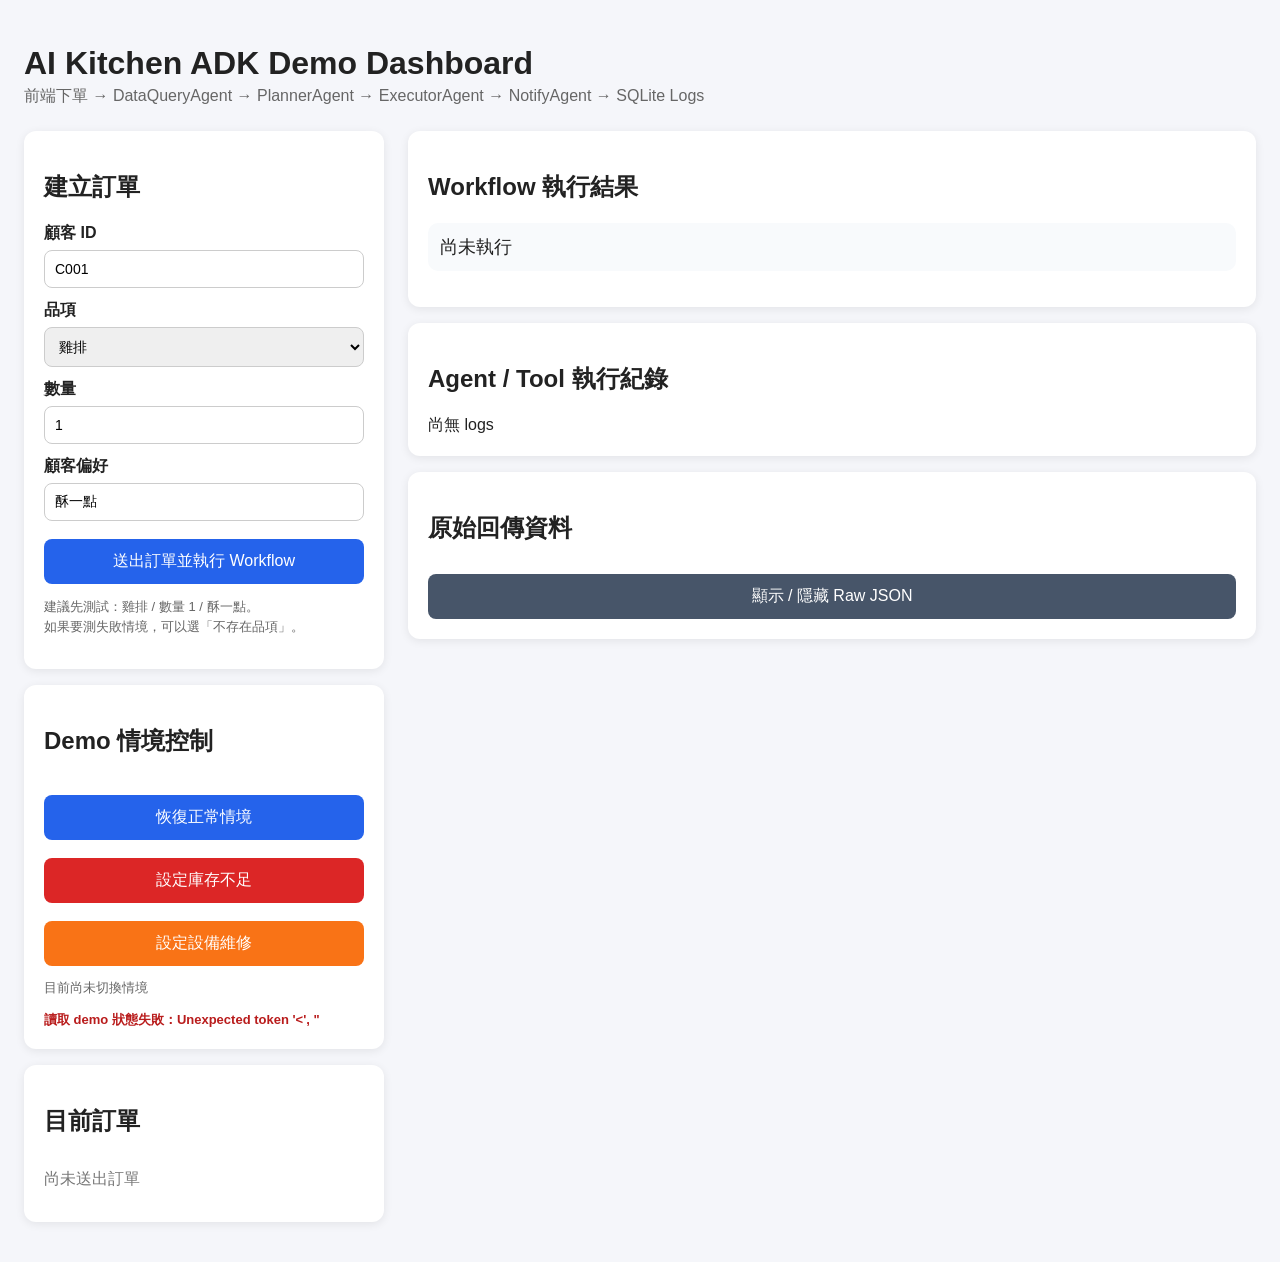
==== static/index.html @ 4a71a285 "Initial commit" ====
<!DOCTYPE html>
<html lang="zh-Hant">
<head>
  <meta charset="UTF-8" />
  <title>AI Kitchen ADK Demo Dashboard</title>
  <style>
    body {
      font-family: Arial, "Microsoft JhengHei", sans-serif;
      background: #f5f6fa;
      margin: 0;
      padding: 24px;
      color: #222;
    }

    h1 {
      margin-bottom: 4px;
    }

    .subtitle {
      color: #666;
      margin-bottom: 24px;
    }

    .container {
      display: grid;
      grid-template-columns: 360px 1fr;
      gap: 24px;
      align-items: start;
    }

    .card {
      background: white;
      border-radius: 12px;
      padding: 20px;
      box-shadow: 0 2px 10px rgba(0, 0, 0, 0.08);
      margin-bottom: 16px;
    }

    label {
      display: block;
      margin-top: 12px;
      font-weight: bold;
    }

    input, select {
      width: 100%;
      padding: 10px;
      margin-top: 6px;
      border: 1px solid #ccc;
      border-radius: 8px;
      box-sizing: border-box;
      font-size: 14px;
    }

    button {
      width: 100%;
      margin-top: 18px;
      padding: 12px;
      border: none;
      border-radius: 8px;
      background: #2563eb;
      color: white;
      font-size: 16px;
      cursor: pointer;
    }

    button:hover {
      background: #1d4ed8;
    }

    button:disabled {
      background: #999;
      cursor: not-allowed;
    }

    .status-success {
      color: #15803d;
      font-weight: bold;
    }

    .status-failed {
      color: #b91c1c;
      font-weight: bold;
    }

    .status-pending {
      color: #92400e;
      font-weight: bold;
    }

    .flow {
      display: flex;
      flex-direction: column;
      gap: 12px;
    }

    .agent-box {
      border: 1px solid #ddd;
      border-left: 6px solid #999;
      border-radius: 10px;
      padding: 14px;
      background: #fafafa;
    }

    .agent-box.success {
      border-left-color: #22c55e;
      background: #f0fdf4;
    }

    .agent-box.failed {
      border-left-color: #ef4444;
      background: #fef2f2;
    }

    .agent-title {
      font-size: 17px;
      font-weight: bold;
      margin-bottom: 8px;
    }

    .agent-detail {
      margin: 4px 0;
      color: #444;
      line-height: 1.5;
    }

    .task-list {
      margin-top: 8px;
      padding-left: 18px;
    }

    .task-list li {
      margin-bottom: 6px;
    }

    .log-table {
      width: 100%;
      border-collapse: collapse;
      margin-top: 12px;
      font-size: 14px;
    }

    .log-table th,
    .log-table td {
      border-bottom: 1px solid #ddd;
      padding: 8px;
      text-align: left;
      vertical-align: top;
    }

    .log-table th {
      background: #f1f5f9;
    }

    .loading {
      padding: 16px;
      background: #fff7ed;
      border: 1px solid #fed7aa;
      border-radius: 10px;
      color: #9a3412;
      margin-bottom: 16px;
    }

    .empty {
      color: #777;
      padding: 12px 0;
    }

    .summary {
      font-size: 18px;
      padding: 12px;
      border-radius: 10px;
      background: #f8fafc;
      margin-bottom: 16px;
    }

    .small-text {
      color: #666;
      font-size: 13px;
      line-height: 1.5;
    }

    .raw-toggle {
      background: #475569;
      margin-top: 10px;
    }

    pre {
      white-space: pre-wrap;
      word-wrap: break-word;
      background: #0f172a;
      color: #e2e8f0;
      padding: 14px;
      border-radius: 10px;
      overflow-x: auto;
      font-size: 13px;
    }
  </style>
</head>

<body>
  <h1>AI Kitchen ADK Demo Dashboard</h1>
  <div class="subtitle">
    前端下單 → DataQueryAgent → PlannerAgent → ExecutorAgent → NotifyAgent → SQLite Logs
  </div>

  <div class="container">
    <div>
      <div class="card">
        <h2>建立訂單</h2>

        <label>顧客 ID</label>
        <input id="customerId" value="C001" />

        <label>品項</label>
        <select id="itemName">
          <option value="雞排">雞排</option>
          <option value="薯條">薯條</option>
          <option value="不存在品項">不存在品項</option>
        </select>

        <label>數量</label>
        <input id="quantity" type="number" value="1" min="1" />

        <label>顧客偏好</label>
        <input id="preference" value="酥一點" />

        <button id="submitBtn" onclick="submitOrder()">送出訂單並執行 Workflow</button>

        <p class="small-text">
          建議先測試：雞排 / 數量 1 / 酥一點。<br />
          如果要測失敗情境，可以選「不存在品項」。
        </p>
      </div>
      <div class="card">
        <h2>Demo 情境控制</h2>
      
        <button onclick="setScenario('/demo/reset')">
          恢復正常情境
        </button>
      
        <button onclick="setScenario('/demo/set-inventory-low')" style="background:#dc2626;">
          設定庫存不足
        </button>
      
        <button onclick="setScenario('/demo/set-equipment-down')" style="background:#f97316;">
          設定設備維修
        </button>
      
        <div id="scenarioMessage" class="small-text" style="margin-top:12px;">
          目前尚未切換情境
        </div>
      
        <div id="demoStatus" class="small-text" style="margin-top:12px;">
          尚未讀取狀態
        </div>
      </div>

      <div class="card">
        <h2>目前訂單</h2>
        <div id="orderInfo" class="empty">尚未送出訂單</div>
      </div>
    </div>

    <div>
      <div id="loadingBox" class="loading" style="display:none;">
        Workflow 執行中，正在呼叫 ADK Agents 與 Tools...
      </div>

      <div class="card">
        <h2>Workflow 執行結果</h2>
        <div id="summary" class="summary">尚未執行</div>
        <div id="workflowResult" class="flow"></div>
      </div>

      <div class="card">
        <h2>Agent / Tool 執行紀錄</h2>
        <div id="logs">尚無 logs</div>
      </div>

      <div class="card">
        <h2>原始回傳資料</h2>
        <button class="raw-toggle" onclick="toggleRaw()">顯示 / 隱藏 Raw JSON</button>
        <pre id="rawJson" style="display:none;"></pre>
      </div>
    </div>
  </div>

  <script>
    let lastRawData = null;
    async function setScenario(apiPath) {
    const scenarioMessage = document.getElementById("scenarioMessage");

    try {
        scenarioMessage.innerHTML = `<span class="status-pending">正在切換情境...</span>`;

        const res = await fetch(apiPath, {
        method: "POST"
        });

        const data = await res.json();

        if (data.success) {
        scenarioMessage.innerHTML =
            `<span class="status-success">${data.message}</span>`;
        } else {
        scenarioMessage.innerHTML =
            `<span class="status-failed">情境切換失敗</span>`;
        }

        await loadDemoStatus();
    } catch (err) {
        scenarioMessage.innerHTML =
        `<span class="status-failed">情境切換錯誤：${err.message}</span>`;
    }
    }


    async function loadDemoStatus() {
    const demoStatus = document.getElementById("demoStatus");

    try {
        const res = await fetch("/demo/status");
        const data = await res.json();

        const inventory = data.inventory || [];
        const equipment = data.equipment || [];

        const inventoryHtml = inventory.map(item => {
        return `${item.item_name}：${item.stock_qty} ${item.unit}`;
        }).join("<br>");

        const equipmentHtml = equipment.map(eq => {
        const statusClassName = eq.status === "available"
            ? "status-success"
            : "status-failed";

        return `${eq.equipment_name}：<span class="${statusClassName}">${eq.status}</span>`;
        }).join("<br>");

        demoStatus.innerHTML = `
        <div style="margin-top:8px;">
            <strong>目前庫存</strong><br>
            ${inventoryHtml}
        </div>
        <div style="margin-top:8px;">
            <strong>目前設備</strong><br>
            ${equipmentHtml}
        </div>
        `;
    } catch (err) {
        demoStatus.innerHTML =
        `<span class="status-failed">讀取 demo 狀態失敗：${err.message}</span>`;
    }
    }
    function statusText(success) {
      return success ? "成功" : "失敗";
    }

    function statusClass(success) {
      return success ? "status-success" : "status-failed";
    }

    function agentBox(title, success, detailsHtml) {
      const cls = success ? "success" : "failed";
      const status = success
        ? `<span class="status-success">成功</span>`
        : `<span class="status-failed">失敗</span>`;

      return `
        <div class="agent-box ${cls}">
          <div class="agent-title">${title}：${status}</div>
          ${detailsHtml}
        </div>
      `;
    }

    function renderWorkflow(data) {
      const resultDiv = document.getElementById("workflowResult");
      const summaryDiv = document.getElementById("summary");

      if (!data) {
        resultDiv.innerHTML = "";
        summaryDiv.innerText = "尚未執行";
        return;
      }

      const success = data.success === true;

      summaryDiv.innerHTML = success
        ? `<span class="status-success">訂單完成：</span>${data.message || "Workflow 成功完成"}`
        : `<span class="status-failed">訂單失敗：</span>${data.reason || "Workflow 執行失敗"}`;

      const dq = data.data_query_result || {};
      const inventory = dq.inventory_check || {};
      const equipment = dq.equipment_check || {};
      const sop = dq.sop_check || {};
      const plan = data.plan || {};
      const execution = data.execution_result || {};
      const notify = data.notify_result || {};

      let html = "";

      html += agentBox(
        "DataQueryAgent 資料查詢",
        dq.query_status === "success" || (inventory.success && equipment.success && sop.success),
        `
          <div class="agent-detail">Inventory Tool：<span class="${statusClass(inventory.success)}">${statusText(inventory.success)}</span> - ${inventory.message || ""}</div>
          <div class="agent-detail">Equipment Tool：<span class="${statusClass(equipment.success)}">${statusText(equipment.success)}</span> - ${equipment.message || ""}</div>
          <div class="agent-detail">SOP Tool：<span class="${statusClass(sop.success)}">${statusText(sop.success)}</span> - ${sop.message || ""}</div>
          <div class="agent-detail">偏好處理：${sop.preference_note || "無"}</div>
        `
      );

      const tasks = plan.tasks || [];
      const taskHtml = tasks.length > 0
        ? `
          <ul class="task-list">
            ${tasks.map(task => `
              <li>
                ${task.task_id || ""}：
                ${task.device || ""} → ${task.action || ""}
                (${task.duration_sec || 0} 秒)
              </li>
            `).join("")}
          </ul>
        `
        : `<div class="agent-detail">尚無任務</div>`;

        if (data.stage && data.stage !== "planning" && !data.plan) {
            html += `
                <div class="agent-box">
                <div class="agent-title">PlannerAgent 任務規劃：<span class="status-pending">未執行</span></div>
                <div class="agent-detail">前一階段失敗，因此未進入任務規劃。</div>
                </div>
            `;
            } else {
            html += agentBox(
                "PlannerAgent 任務規劃",
                plan.plan_status === "ready",
                `
                <div class="agent-detail">規劃狀態：${plan.plan_status || "無"}</div>
                <div class="agent-detail">原因：${plan.reason || "無"}</div>
                <div class="agent-detail">產生任務數：${tasks.length}</div>
                ${taskHtml}
                `
            );
            }

      const execResults = execution.results || [];
      const execHtml = execResults.length > 0
        ? `
          <ul class="task-list">
            ${execResults.map(result => `
              <li>
                ${result.task_id || ""}：
                <span class="${statusClass(result.success)}">${statusText(result.success)}</span>
                - ${result.device || ""} 執行 ${result.action || ""}
                (${result.duration_sec || 0} 秒)
              </li>
            `).join("")}
          </ul>
        `
        : `<div class="agent-detail">尚無執行結果</div>`;

        if (!data.execution_result) {
            html += `
                <div class="agent-box">
                <div class="agent-title">ExecutorAgent 設備執行：<span class="status-pending">未執行</span></div>
                <div class="agent-detail">前一階段尚未完成，因此未進入設備執行。</div>
                </div>
            `;
            } else {
            html += agentBox(
                "ExecutorAgent 設備執行",
                execution.execution_status === "completed",
                `
                <div class="agent-detail">執行狀態：${execution.execution_status || "無"}</div>
                <div class="agent-detail">訊息：${execution.message || "無"}</div>
                ${execHtml}
                `
            );
            }

      const notification = notify.notification || {};

      if (!data.notify_result) {
        html += `
            <div class="agent-box">
            <div class="agent-title">NotifyAgent 顧客通知：<span class="status-pending">未執行</span></div>
            <div class="agent-detail">前一階段尚未完成，因此未通知顧客。</div>
            </div>
        `;
        } else {
        const notification = notify.notification || {};

        html += agentBox(
            "NotifyAgent 顧客通知",
            notify.notify_status === "sent",
            `
            <div class="agent-detail">通知狀態：${notify.notify_status || "無"}</div>
            <div class="agent-detail">通知訊息：${notification.message || notify.message || "無"}</div>
            `
        );
        }

      resultDiv.innerHTML = html;
    }

    function renderOrderInfo(data) {
      const orderInfo = document.getElementById("orderInfo");

      if (!data || !data.order_id) {
        orderInfo.innerHTML = "尚未送出訂單";
        return;
      }

      orderInfo.innerHTML = `
        <div>訂單 ID：<strong>${data.order_id}</strong></div>
        <div>狀態：
          ${data.success
            ? '<span class="status-success">完成</span>'
            : '<span class="status-failed">失敗</span>'}
        </div>
      `;
    }

    async function loadLogs(orderId) {
      const logsDiv = document.getElementById("logs");

      if (!orderId) {
        logsDiv.innerHTML = "尚無 logs";
        return;
      }

      try {
        const res = await fetch(`/orders/${orderId}/logs`);
        const data = await res.json();
        const logs = data.logs || [];

        if (logs.length === 0) {
          logsDiv.innerHTML = `<div class="empty">目前沒有執行紀錄</div>`;
          return;
        }

        logsDiv.innerHTML = `
          <table class="log-table">
            <thead>
              <tr>
                <th>Agent</th>
                <th>Action</th>
                <th>Status</th>
                <th>Message</th>
                <th>Time</th>
              </tr>
            </thead>
            <tbody>
              ${logs.map(log => `
                <tr>
                  <td>${log.agent_name || ""}</td>
                  <td>${log.action || ""}</td>
                  <td>
                    <span class="${log.status === "success" ? "status-success" : "status-failed"}">
                      ${log.status || ""}
                    </span>
                  </td>
                  <td>${log.message || ""}</td>
                  <td>${log.created_at || ""}</td>
                </tr>
              `).join("")}
            </tbody>
          </table>
        `;
      } catch (err) {
        logsDiv.innerHTML = `<span class="status-failed">讀取 logs 失敗：${err.message}</span>`;
      }
    }

    async function submitOrder() {
      const submitBtn = document.getElementById("submitBtn");
      const loadingBox = document.getElementById("loadingBox");
      const rawJson = document.getElementById("rawJson");

      const payload = {
        customer_id: document.getElementById("customerId").value,
        item_name: document.getElementById("itemName").value,
        quantity: Number(document.getElementById("quantity").value),
        preference: document.getElementById("preference").value
      };

      submitBtn.disabled = true;
      loadingBox.style.display = "block";
      document.getElementById("summary").innerHTML = `<span class="status-pending">執行中...</span>`;
      document.getElementById("workflowResult").innerHTML = "";
      document.getElementById("logs").innerHTML = "等待執行完成後讀取 logs...";

      try {
        const res = await fetch("/order", {
          method: "POST",
          headers: {
            "Content-Type": "application/json"
          },
          body: JSON.stringify(payload)
        });

        const data = await res.json();
        lastRawData = data;

        renderOrderInfo(data);
        renderWorkflow(data);

        rawJson.textContent = JSON.stringify(data, null, 2);

        if (data.order_id) {
          await loadLogs(data.order_id);
        }
      } catch (err) {
        document.getElementById("summary").innerHTML =
          `<span class="status-failed">前端或後端錯誤：</span>${err.message}`;
      } finally {
        submitBtn.disabled = false;
        loadingBox.style.display = "none";
      }
    }

    function toggleRaw() {
      const rawJson = document.getElementById("rawJson");
      rawJson.style.display = rawJson.style.display === "none" ? "block" : "none";
    }
    window.addEventListener("load", () => {
        loadDemoStatus();
        });
  </script>
</body>
</html>
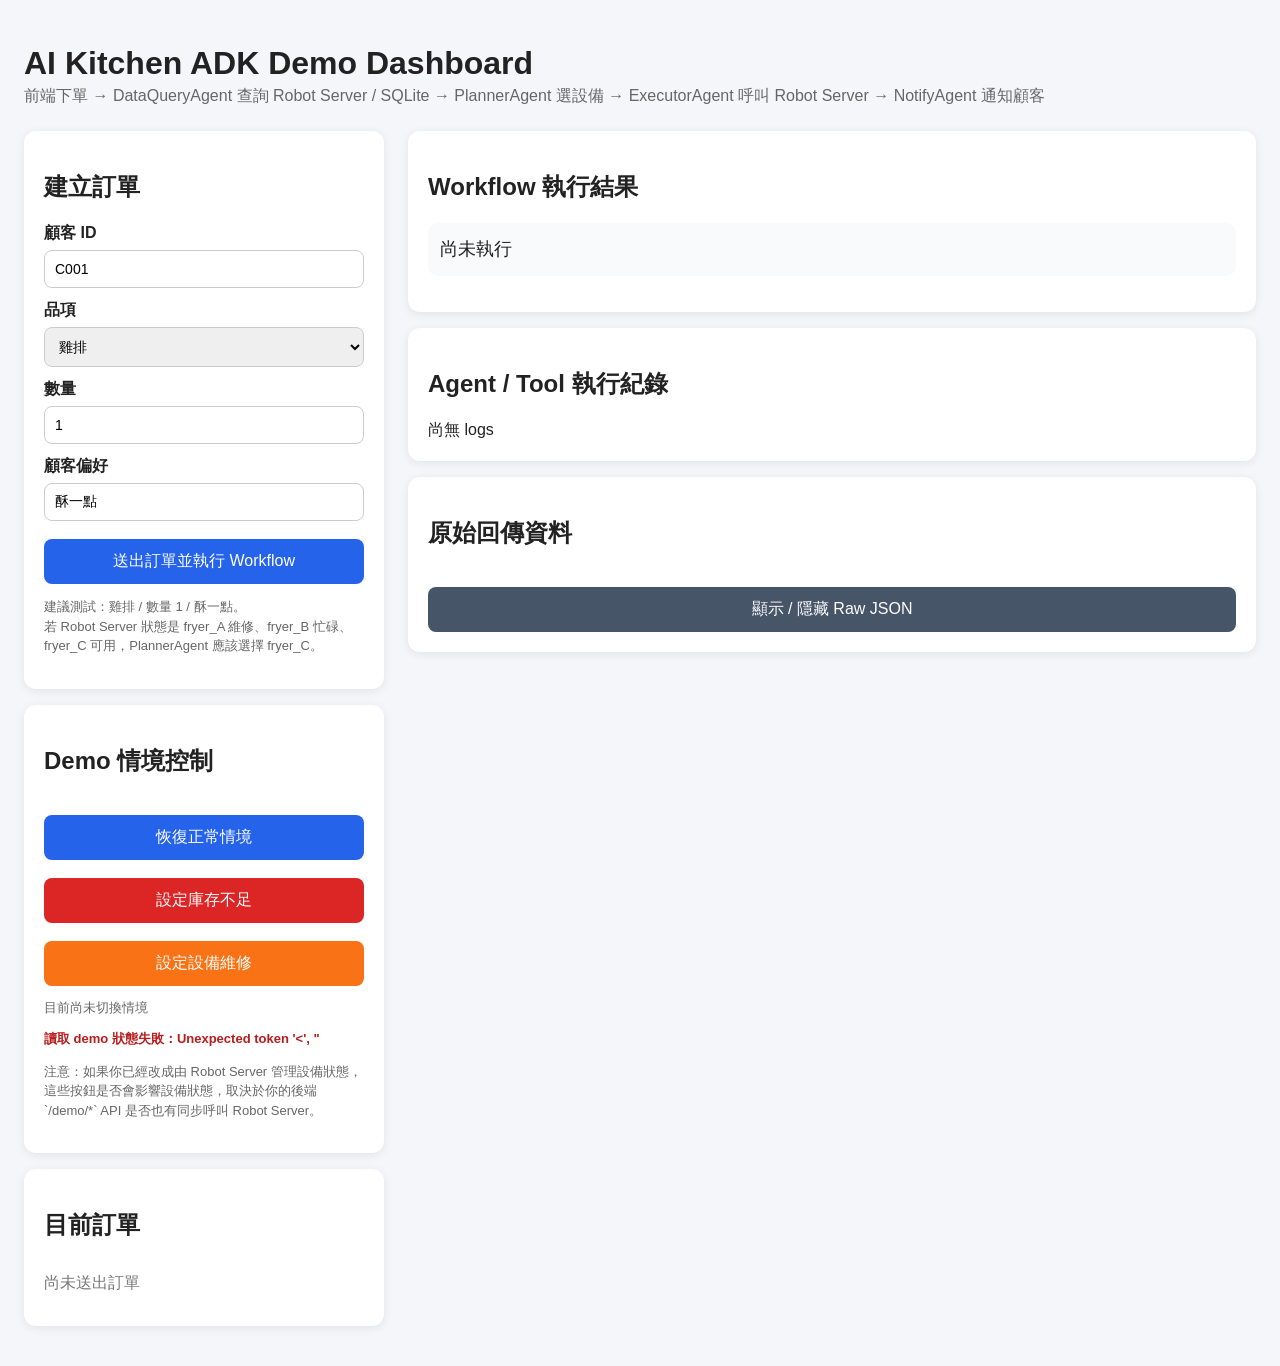
==== commit 496b795b: "add robot_server" ====
--- a/static/index.html
+++ b/static/index.html
@@ -3,6 +3,7 @@
 <head>
   <meta charset="UTF-8" />
   <title>AI Kitchen ADK Demo Dashboard</title>
+
   <style>
     body {
       font-family: Arial, "Microsoft JhengHei", sans-serif;
@@ -42,7 +43,8 @@
       font-weight: bold;
     }
 
-    input, select {
+    input,
+    select {
       width: 100%;
       padding: 10px;
       margin-top: 6px;
@@ -73,6 +75,30 @@
       cursor: not-allowed;
     }
 
+    .btn-danger {
+      background: #dc2626;
+    }
+
+    .btn-danger:hover {
+      background: #b91c1c;
+    }
+
+    .btn-warning {
+      background: #f97316;
+    }
+
+    .btn-warning:hover {
+      background: #ea580c;
+    }
+
+    .btn-gray {
+      background: #475569;
+    }
+
+    .btn-gray:hover {
+      background: #334155;
+    }
+
     .status-success {
       color: #15803d;
       font-weight: bold;
@@ -85,6 +111,11 @@
 
     .status-pending {
       color: #92400e;
+      font-weight: bold;
+    }
+
+    .status-muted {
+      color: #64748b;
       font-weight: bold;
     }
 
@@ -112,6 +143,11 @@
       background: #fef2f2;
     }
 
+    .agent-box.pending {
+      border-left-color: #f59e0b;
+      background: #fffbeb;
+    }
+
     .agent-title {
       font-size: 17px;
       font-weight: bold;
@@ -124,6 +160,19 @@
       line-height: 1.5;
     }
 
+    .sub-section {
+      margin-top: 10px;
+      padding: 10px;
+      background: rgba(255, 255, 255, 0.65);
+      border-radius: 8px;
+      border: 1px solid #e5e7eb;
+    }
+
+    .sub-title {
+      font-weight: bold;
+      margin-bottom: 6px;
+    }
+
     .task-list {
       margin-top: 8px;
       padding-left: 18px;
@@ -131,6 +180,22 @@
 
     .task-list li {
       margin-bottom: 6px;
+      line-height: 1.5;
+    }
+
+    .device-grid {
+      display: grid;
+      grid-template-columns: repeat(auto-fit, minmax(150px, 1fr));
+      gap: 8px;
+      margin-top: 8px;
+    }
+
+    .device-pill {
+      padding: 8px;
+      border-radius: 8px;
+      background: white;
+      border: 1px solid #ddd;
+      font-size: 14px;
     }
 
     .log-table {
@@ -172,17 +237,13 @@
       border-radius: 10px;
       background: #f8fafc;
       margin-bottom: 16px;
+      line-height: 1.6;
     }
 
     .small-text {
       color: #666;
       font-size: 13px;
       line-height: 1.5;
-    }
-
-    .raw-toggle {
-      background: #475569;
-      margin-top: 10px;
     }
 
     pre {
@@ -195,13 +256,37 @@
       overflow-x: auto;
       font-size: 13px;
     }
+
+    .badge {
+      display: inline-block;
+      padding: 2px 8px;
+      border-radius: 999px;
+      font-size: 12px;
+      background: #e2e8f0;
+      margin-left: 4px;
+    }
+
+    .badge-green {
+      background: #dcfce7;
+      color: #166534;
+    }
+
+    .badge-red {
+      background: #fee2e2;
+      color: #991b1b;
+    }
+
+    .badge-orange {
+      background: #ffedd5;
+      color: #9a3412;
+    }
   </style>
 </head>
 
 <body>
   <h1>AI Kitchen ADK Demo Dashboard</h1>
   <div class="subtitle">
-    前端下單 → DataQueryAgent → PlannerAgent → ExecutorAgent → NotifyAgent → SQLite Logs
+    前端下單 → DataQueryAgent 查詢 Robot Server / SQLite → PlannerAgent 選設備 → ExecutorAgent 呼叫 Robot Server → NotifyAgent 通知顧客
   </div>
 
   <div class="container">
@@ -228,32 +313,37 @@
         <button id="submitBtn" onclick="submitOrder()">送出訂單並執行 Workflow</button>
 
         <p class="small-text">
-          建議先測試：雞排 / 數量 1 / 酥一點。<br />
-          如果要測失敗情境，可以選「不存在品項」。
+          建議測試：雞排 / 數量 1 / 酥一點。<br />
+          若 Robot Server 狀態是 fryer_A 維修、fryer_B 忙碌、fryer_C 可用，PlannerAgent 應該選擇 fryer_C。
         </p>
       </div>
+
       <div class="card">
         <h2>Demo 情境控制</h2>
-      
+
         <button onclick="setScenario('/demo/reset')">
           恢復正常情境
         </button>
-      
-        <button onclick="setScenario('/demo/set-inventory-low')" style="background:#dc2626;">
+
+        <button class="btn-danger" onclick="setScenario('/demo/set-inventory-low')">
           設定庫存不足
         </button>
-      
-        <button onclick="setScenario('/demo/set-equipment-down')" style="background:#f97316;">
+
+        <button class="btn-warning" onclick="setScenario('/demo/set-equipment-down')">
           設定設備維修
         </button>
-      
+
         <div id="scenarioMessage" class="small-text" style="margin-top:12px;">
           目前尚未切換情境
         </div>
-      
+
         <div id="demoStatus" class="small-text" style="margin-top:12px;">
           尚未讀取狀態
         </div>
+
+        <p class="small-text">
+          注意：如果你已經改成由 Robot Server 管理設備狀態，這些按鈕是否會影響設備狀態，取決於你的後端 `/demo/*` API 是否也有同步呼叫 Robot Server。
+        </p>
       </div>
 
       <div class="card">
@@ -264,7 +354,7 @@
 
     <div>
       <div id="loadingBox" class="loading" style="display:none;">
-        Workflow 執行中，正在呼叫 ADK Agents 與 Tools...
+        Workflow 執行中，正在呼叫 ADK Agents、Tools 與 Robot Server...
       </div>
 
       <div class="card">
@@ -280,7 +370,7 @@
 
       <div class="card">
         <h2>原始回傳資料</h2>
-        <button class="raw-toggle" onclick="toggleRaw()">顯示 / 隱藏 Raw JSON</button>
+        <button class="btn-gray" onclick="toggleRaw()">顯示 / 隱藏 Raw JSON</button>
         <pre id="rawJson" style="display:none;"></pre>
       </div>
     </div>
@@ -288,71 +378,7 @@
 
   <script>
     let lastRawData = null;
-    async function setScenario(apiPath) {
-    const scenarioMessage = document.getElementById("scenarioMessage");
-
-    try {
-        scenarioMessage.innerHTML = `<span class="status-pending">正在切換情境...</span>`;
-
-        const res = await fetch(apiPath, {
-        method: "POST"
-        });
-
-        const data = await res.json();
-
-        if (data.success) {
-        scenarioMessage.innerHTML =
-            `<span class="status-success">${data.message}</span>`;
-        } else {
-        scenarioMessage.innerHTML =
-            `<span class="status-failed">情境切換失敗</span>`;
-        }
-
-        await loadDemoStatus();
-    } catch (err) {
-        scenarioMessage.innerHTML =
-        `<span class="status-failed">情境切換錯誤：${err.message}</span>`;
-    }
-    }
-
-
-    async function loadDemoStatus() {
-    const demoStatus = document.getElementById("demoStatus");
-
-    try {
-        const res = await fetch("/demo/status");
-        const data = await res.json();
-
-        const inventory = data.inventory || [];
-        const equipment = data.equipment || [];
-
-        const inventoryHtml = inventory.map(item => {
-        return `${item.item_name}：${item.stock_qty} ${item.unit}`;
-        }).join("<br>");
-
-        const equipmentHtml = equipment.map(eq => {
-        const statusClassName = eq.status === "available"
-            ? "status-success"
-            : "status-failed";
-
-        return `${eq.equipment_name}：<span class="${statusClassName}">${eq.status}</span>`;
-        }).join("<br>");
-
-        demoStatus.innerHTML = `
-        <div style="margin-top:8px;">
-            <strong>目前庫存</strong><br>
-            ${inventoryHtml}
-        </div>
-        <div style="margin-top:8px;">
-            <strong>目前設備</strong><br>
-            ${equipmentHtml}
-        </div>
-        `;
-    } catch (err) {
-        demoStatus.innerHTML =
-        `<span class="status-failed">讀取 demo 狀態失敗：${err.message}</span>`;
-    }
-    }
+
     function statusText(success) {
       return success ? "成功" : "失敗";
     }
@@ -361,16 +387,61 @@
       return success ? "status-success" : "status-failed";
     }
 
-    function agentBox(title, success, detailsHtml) {
-      const cls = success ? "success" : "failed";
-      const status = success
-        ? `<span class="status-success">成功</span>`
-        : `<span class="status-failed">失敗</span>`;
+    function deviceStatusClass(status) {
+      if (status === "available") return "status-success";
+      if (status === "busy") return "status-pending";
+      if (status === "maintenance") return "status-failed";
+      return "status-muted";
+    }
+
+    function deviceBadge(status) {
+      if (status === "available") {
+        return `<span class="badge badge-green">available</span>`;
+      }
+      if (status === "busy") {
+        return `<span class="badge badge-orange">busy</span>`;
+      }
+      if (status === "maintenance") {
+        return `<span class="badge badge-red">maintenance</span>`;
+      }
+      return `<span class="badge">${status || "unknown"}</span>`;
+    }
+
+    function agentBox(title, statusType, detailsHtml) {
+      let cls = "pending";
+      let statusLabel = `<span class="status-pending">未執行</span>`;
+
+      if (statusType === "success") {
+        cls = "success";
+        statusLabel = `<span class="status-success">成功</span>`;
+      }
+
+      if (statusType === "failed") {
+        cls = "failed";
+        statusLabel = `<span class="status-failed">失敗</span>`;
+      }
 
       return `
         <div class="agent-box ${cls}">
-          <div class="agent-title">${title}：${status}</div>
+          <div class="agent-title">${title}：${statusLabel}</div>
           ${detailsHtml}
+        </div>
+      `;
+    }
+
+    function renderDeviceState(deviceState) {
+      if (!deviceState || Object.keys(deviceState).length === 0) {
+        return `<div class="agent-detail">沒有取得 Robot Server 設備狀態</div>`;
+      }
+
+      return `
+        <div class="device-grid">
+          ${Object.entries(deviceState).map(([deviceId, status]) => `
+            <div class="device-pill">
+              <strong>${deviceId}</strong><br />
+              ${deviceBadge(status)}
+            </div>
+          `).join("")}
         </div>
       `;
     }
@@ -385,41 +456,92 @@
         return;
       }
 
-      const success = data.success === true;
-
-      summaryDiv.innerHTML = success
-        ? `<span class="status-success">訂單完成：</span>${data.message || "Workflow 成功完成"}`
-        : `<span class="status-failed">訂單失敗：</span>${data.reason || "Workflow 執行失敗"}`;
+      if (data.success === true) {
+        summaryDiv.innerHTML = `
+          <span class="status-success">訂單完成：</span>
+          ${data.message || "Workflow 成功完成"}
+        `;
+      } else {
+        summaryDiv.innerHTML = `
+          <span class="status-failed">訂單失敗：</span>
+          ${data.reason || "Workflow 執行失敗"}
+          <br />
+          <span class="small-text">失敗階段：${data.stage || "未知"}</span>
+        `;
+      }
 
       const dq = data.data_query_result || {};
       const inventory = dq.inventory_check || {};
       const equipment = dq.equipment_check || {};
       const sop = dq.sop_check || {};
+
       const plan = data.plan || {};
       const execution = data.execution_result || {};
       const notify = data.notify_result || {};
 
       let html = "";
 
+      const dataQuerySuccess =
+        dq.query_status === "success" ||
+        (inventory.success && equipment.success && sop.success);
+
       html += agentBox(
         "DataQueryAgent 資料查詢",
-        dq.query_status === "success" || (inventory.success && equipment.success && sop.success),
+        dataQuerySuccess ? "success" : "failed",
         `
-          <div class="agent-detail">Inventory Tool：<span class="${statusClass(inventory.success)}">${statusText(inventory.success)}</span> - ${inventory.message || ""}</div>
-          <div class="agent-detail">Equipment Tool：<span class="${statusClass(equipment.success)}">${statusText(equipment.success)}</span> - ${equipment.message || ""}</div>
-          <div class="agent-detail">SOP Tool：<span class="${statusClass(sop.success)}">${statusText(sop.success)}</span> - ${sop.message || ""}</div>
-          <div class="agent-detail">偏好處理：${sop.preference_note || "無"}</div>
+          <div class="agent-detail">
+            Inventory Tool：
+            <span class="${statusClass(inventory.success)}">${statusText(inventory.success)}</span>
+            - ${inventory.message || ""}
+          </div>
+
+          <div class="agent-detail">
+            Equipment Tool：
+            <span class="${statusClass(equipment.success)}">${statusText(equipment.success)}</span>
+            - ${equipment.message || ""}
+          </div>
+
+          <div class="agent-detail">
+            SOP Tool：
+            <span class="${statusClass(sop.success)}">${statusText(sop.success)}</span>
+            - ${sop.message || ""}
+          </div>
+
+          <div class="sub-section">
+            <div class="sub-title">Robot Server 即時設備狀態</div>
+            ${renderDeviceState(equipment.device_state)}
+          </div>
+
+          <div class="sub-section">
+            <div class="sub-title">可用設備清單</div>
+            <div class="agent-detail">
+              可用炸鍋：
+              <strong>${(equipment.available_fryers || []).join(", ") || "無"}</strong>
+            </div>
+            <div class="agent-detail">
+              可用機械手臂：
+              <strong>${(equipment.available_robot_arms || []).join(", ") || "無"}</strong>
+            </div>
+          </div>
+
+          <div class="agent-detail">
+            偏好處理：${sop.preference_note || "無"}
+          </div>
         `
       );
 
       const tasks = plan.tasks || [];
+      const selectedEquipment = plan.selected_equipment || {};
+
       const taskHtml = tasks.length > 0
         ? `
           <ul class="task-list">
             ${tasks.map(task => `
               <li>
-                ${task.task_id || ""}：
-                ${task.device || ""} → ${task.action || ""}
+                <strong>${task.task_id || ""}</strong>：
+                <span>${task.device || "未指定設備"}</span>
+                →
+                <span>${task.action || ""}</span>
                 (${task.duration_sec || 0} 秒)
               </li>
             `).join("")}
@@ -427,82 +549,115 @@
         `
         : `<div class="agent-detail">尚無任務</div>`;
 
-        if (data.stage && data.stage !== "planning" && !data.plan) {
-            html += `
-                <div class="agent-box">
-                <div class="agent-title">PlannerAgent 任務規劃：<span class="status-pending">未執行</span></div>
-                <div class="agent-detail">前一階段失敗，因此未進入任務規劃。</div>
-                </div>
-            `;
-            } else {
-            html += agentBox(
-                "PlannerAgent 任務規劃",
-                plan.plan_status === "ready",
-                `
-                <div class="agent-detail">規劃狀態：${plan.plan_status || "無"}</div>
-                <div class="agent-detail">原因：${plan.reason || "無"}</div>
-                <div class="agent-detail">產生任務數：${tasks.length}</div>
-                ${taskHtml}
-                `
-            );
-            }
+      if (!data.plan) {
+        html += agentBox(
+          "PlannerAgent 任務規劃",
+          "pending",
+          `
+            <div class="agent-detail">
+              前一階段失敗，因此未進入任務規劃。
+            </div>
+          `
+        );
+      } else {
+        html += agentBox(
+          "PlannerAgent 任務規劃",
+          plan.plan_status === "ready" ? "success" : "failed",
+          `
+            <div class="agent-detail">規劃狀態：${plan.plan_status || "無"}</div>
+            <div class="agent-detail">原因：${plan.reason || "無"}</div>
+
+            <div class="sub-section">
+              <div class="sub-title">PlannerAgent 選擇的設備</div>
+              <div class="agent-detail">
+                選擇炸鍋：
+                <strong>${selectedEquipment.fryer || "未選擇"}</strong>
+              </div>
+              <div class="agent-detail">
+                選擇機械手臂：
+                <strong>${selectedEquipment.robot_arm || "未選擇"}</strong>
+              </div>
+            </div>
+
+            <div class="agent-detail">產生任務數：${tasks.length}</div>
+            ${taskHtml}
+          `
+        );
+      }
 
       const execResults = execution.results || [];
+
       const execHtml = execResults.length > 0
         ? `
           <ul class="task-list">
             ${execResults.map(result => `
               <li>
-                ${result.task_id || ""}：
+                <strong>${result.task_id || ""}</strong>：
                 <span class="${statusClass(result.success)}">${statusText(result.success)}</span>
-                - ${result.device || ""} 執行 ${result.action || ""}
+                -
+                ${result.device || ""} 執行 ${result.action || ""}
                 (${result.duration_sec || 0} 秒)
+                <br />
+                <span class="small-text">
+                  Robot Server 回覆：${result.message || ""}
+                  ${result.robot_server_time ? `｜時間：${result.robot_server_time}` : ""}
+                </span>
               </li>
             `).join("")}
           </ul>
         `
         : `<div class="agent-detail">尚無執行結果</div>`;
 
-        if (!data.execution_result) {
-            html += `
-                <div class="agent-box">
-                <div class="agent-title">ExecutorAgent 設備執行：<span class="status-pending">未執行</span></div>
-                <div class="agent-detail">前一階段尚未完成，因此未進入設備執行。</div>
-                </div>
-            `;
-            } else {
-            html += agentBox(
-                "ExecutorAgent 設備執行",
-                execution.execution_status === "completed",
-                `
-                <div class="agent-detail">執行狀態：${execution.execution_status || "無"}</div>
-                <div class="agent-detail">訊息：${execution.message || "無"}</div>
-                ${execHtml}
-                `
-            );
-            }
-
-      const notification = notify.notification || {};
+      if (!data.execution_result) {
+        html += agentBox(
+          "ExecutorAgent 設備執行",
+          "pending",
+          `
+            <div class="agent-detail">
+              前一階段尚未完成，因此未進入設備執行。
+            </div>
+          `
+        );
+      } else {
+        html += agentBox(
+          "ExecutorAgent 設備執行",
+          execution.execution_status === "completed" ? "success" : "failed",
+          `
+            <div class="agent-detail">執行狀態：${execution.execution_status || "無"}</div>
+            <div class="agent-detail">訊息：${execution.message || "無"}</div>
+
+            <div class="sub-section">
+              <div class="sub-title">Robot Server 執行結果</div>
+              ${execHtml}
+            </div>
+          `
+        );
+      }
 
       if (!data.notify_result) {
-        html += `
-            <div class="agent-box">
-            <div class="agent-title">NotifyAgent 顧客通知：<span class="status-pending">未執行</span></div>
-            <div class="agent-detail">前一階段尚未完成，因此未通知顧客。</div>
-            </div>
-        `;
-        } else {
+        html += agentBox(
+          "NotifyAgent 顧客通知",
+          "pending",
+          `
+            <div class="agent-detail">
+              前一階段尚未完成，因此未通知顧客。
+            </div>
+          `
+        );
+      } else {
         const notification = notify.notification || {};
 
         html += agentBox(
-            "NotifyAgent 顧客通知",
-            notify.notify_status === "sent",
-            `
+          "NotifyAgent 顧客通知",
+          notify.notify_status === "sent" ? "success" : "failed",
+          `
             <div class="agent-detail">通知狀態：${notify.notify_status || "無"}</div>
-            <div class="agent-detail">通知訊息：${notification.message || notify.message || "無"}</div>
-            `
+            <div class="agent-detail">
+              通知訊息：${notification.message || notify.message || "無"}
+            </div>
+          `
         );
-        }
+      }
 
       resultDiv.innerHTML = html;
     }
@@ -517,10 +672,16 @@
 
       orderInfo.innerHTML = `
         <div>訂單 ID：<strong>${data.order_id}</strong></div>
-        <div>狀態：
-          ${data.success
-            ? '<span class="status-success">完成</span>'
-            : '<span class="status-failed">失敗</span>'}
+        <div>
+          狀態：
+          ${
+            data.success
+              ? '<span class="status-success">完成</span>'
+              : '<span class="status-failed">失敗</span>'
+          }
+        </div>
+        <div class="small-text">
+          ${data.message || data.reason || ""}
         </div>
       `;
     }
@@ -572,7 +733,101 @@
           </table>
         `;
       } catch (err) {
-        logsDiv.innerHTML = `<span class="status-failed">讀取 logs 失敗：${err.message}</span>`;
+        logsDiv.innerHTML = `
+          <span class="status-failed">
+            讀取 logs 失敗：${err.message}
+          </span>
+        `;
+      }
+    }
+
+    async function setScenario(apiPath) {
+      const scenarioMessage = document.getElementById("scenarioMessage");
+
+      try {
+        scenarioMessage.innerHTML = `
+          <span class="status-pending">正在切換情境...</span>
+        `;
+
+        const res = await fetch(apiPath, {
+          method: "POST"
+        });
+
+        const data = await res.json();
+
+        if (data.success) {
+          scenarioMessage.innerHTML = `
+            <span class="status-success">${data.message}</span>
+          `;
+        } else {
+          scenarioMessage.innerHTML = `
+            <span class="status-failed">情境切換失敗</span>
+          `;
+        }
+
+        await loadDemoStatus();
+      } catch (err) {
+        scenarioMessage.innerHTML = `
+          <span class="status-failed">
+            情境切換錯誤：${err.message}
+          </span>
+        `;
+      }
+    }
+
+    async function loadDemoStatus() {
+      const demoStatus = document.getElementById("demoStatus");
+
+      try {
+        const res = await fetch("/demo/status");
+        const data = await res.json();
+
+        const inventory = data.inventory || [];
+        const robotServer = data.robot_server || {};
+        const deviceState = robotServer.device_state || {};
+        const robotServerUrl = data.robot_server_url || "";
+
+        const inventoryHtml = inventory.length > 0
+          ? inventory.map(item => {
+              return `${item.item_name}：${item.stock_qty} ${item.unit}`;
+            }).join("<br>")
+          : "無庫存資料";
+
+        const deviceHtml = Object.keys(deviceState).length > 0
+          ? Object.entries(deviceState).map(([deviceId, status]) => {
+              return `
+                <div class="device-pill">
+                  <strong>${deviceId}</strong><br>
+                  ${deviceBadge(status)}
+                </div>
+              `;
+            }).join("")
+          : `<span class="status-failed">${robotServer.message || "沒有取得 Robot Server 設備狀態"}</span>`;
+
+        demoStatus.innerHTML = `
+          <div style="margin-top:8px;">
+            <strong>目前庫存</strong><br>
+            ${inventoryHtml}
+          </div>
+
+          <div style="margin-top:12px;">
+            <strong>Robot Server</strong><br>
+            <span class="small-text">${robotServerUrl}</span>
+          </div>
+
+          <div style="margin-top:12px;">
+            <strong>Robot Server 即時設備狀態</strong>
+            <div class="device-grid" style="margin-top:8px;">
+              ${deviceHtml}
+            </div>
+          </div>
+        `;
+      } catch (err) {
+        demoStatus.innerHTML = `
+          <span class="status-failed">
+            讀取 demo 狀態失敗：${err.message}
+          </span>
+        `;
       }
     }
 
@@ -590,7 +845,10 @@
 
       submitBtn.disabled = true;
       loadingBox.style.display = "block";
-      document.getElementById("summary").innerHTML = `<span class="status-pending">執行中...</span>`;
+
+      document.getElementById("summary").innerHTML = `
+        <span class="status-pending">執行中...</span>
+      `;
       document.getElementById("workflowResult").innerHTML = "";
       document.getElementById("logs").innerHTML = "等待執行完成後讀取 logs...";
 
@@ -614,9 +872,12 @@
         if (data.order_id) {
           await loadLogs(data.order_id);
         }
+
       } catch (err) {
-        document.getElementById("summary").innerHTML =
-          `<span class="status-failed">前端或後端錯誤：</span>${err.message}`;
+        document.getElementById("summary").innerHTML = `
+          <span class="status-failed">前端或後端錯誤：</span>
+          ${err.message}
+        `;
       } finally {
         submitBtn.disabled = false;
         loadingBox.style.display = "none";
@@ -627,9 +888,10 @@
       const rawJson = document.getElementById("rawJson");
       rawJson.style.display = rawJson.style.display === "none" ? "block" : "none";
     }
+
     window.addEventListener("load", () => {
-        loadDemoStatus();
-        });
+      loadDemoStatus();
+    });
   </script>
 </body>
 </html>
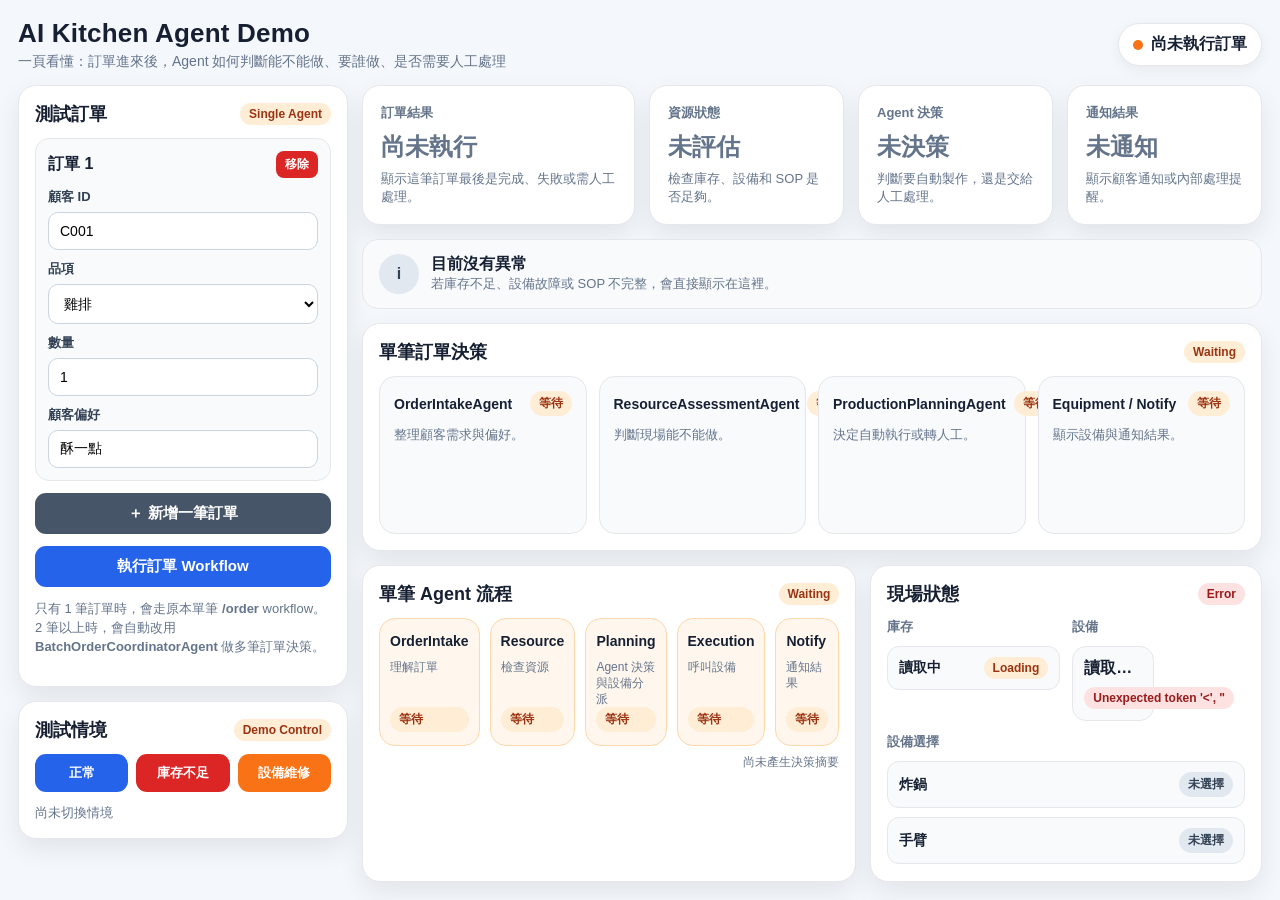
==== commit ba2a5ab4: "add batch workflow" ====
--- a/static/index.html
+++ b/static/index.html
@@ -1,897 +1,1239 @@
-<!DOCTYPE html>
-<html lang="zh-Hant">
-<head>
-  <meta charset="UTF-8" />
-  <title>AI Kitchen ADK Demo Dashboard</title>
-
-  <style>
-    body {
-      font-family: Arial, "Microsoft JhengHei", sans-serif;
-      background: #f5f6fa;
-      margin: 0;
-      padding: 24px;
-      color: #222;
-    }
-
-    h1 {
-      margin-bottom: 4px;
-    }
-
-    .subtitle {
-      color: #666;
-      margin-bottom: 24px;
-    }
-
-    .container {
-      display: grid;
-      grid-template-columns: 360px 1fr;
-      gap: 24px;
-      align-items: start;
-    }
-
-    .card {
-      background: white;
-      border-radius: 12px;
-      padding: 20px;
-      box-shadow: 0 2px 10px rgba(0, 0, 0, 0.08);
-      margin-bottom: 16px;
-    }
-
-    label {
-      display: block;
-      margin-top: 12px;
-      font-weight: bold;
-    }
-
-    input,
-    select {
-      width: 100%;
-      padding: 10px;
-      margin-top: 6px;
-      border: 1px solid #ccc;
-      border-radius: 8px;
-      box-sizing: border-box;
-      font-size: 14px;
-    }
-
-    button {
-      width: 100%;
-      margin-top: 18px;
-      padding: 12px;
-      border: none;
-      border-radius: 8px;
-      background: #2563eb;
-      color: white;
-      font-size: 16px;
-      cursor: pointer;
-    }
-
-    button:hover {
-      background: #1d4ed8;
-    }
-
-    button:disabled {
-      background: #999;
-      cursor: not-allowed;
-    }
-
-    .btn-danger {
-      background: #dc2626;
-    }
-
-    .btn-danger:hover {
-      background: #b91c1c;
-    }
-
-    .btn-warning {
-      background: #f97316;
-    }
-
-    .btn-warning:hover {
-      background: #ea580c;
-    }
-
-    .btn-gray {
-      background: #475569;
-    }
-
-    .btn-gray:hover {
-      background: #334155;
-    }
-
-    .status-success {
-      color: #15803d;
-      font-weight: bold;
-    }
-
-    .status-failed {
-      color: #b91c1c;
-      font-weight: bold;
-    }
-
-    .status-pending {
-      color: #92400e;
-      font-weight: bold;
-    }
-
-    .status-muted {
-      color: #64748b;
-      font-weight: bold;
-    }
-
-    .flow {
-      display: flex;
-      flex-direction: column;
-      gap: 12px;
-    }
-
-    .agent-box {
-      border: 1px solid #ddd;
-      border-left: 6px solid #999;
-      border-radius: 10px;
-      padding: 14px;
-      background: #fafafa;
-    }
-
-    .agent-box.success {
-      border-left-color: #22c55e;
-      background: #f0fdf4;
-    }
-
-    .agent-box.failed {
-      border-left-color: #ef4444;
-      background: #fef2f2;
-    }
-
-    .agent-box.pending {
-      border-left-color: #f59e0b;
-      background: #fffbeb;
-    }
-
-    .agent-title {
-      font-size: 17px;
-      font-weight: bold;
-      margin-bottom: 8px;
-    }
-
-    .agent-detail {
-      margin: 4px 0;
-      color: #444;
-      line-height: 1.5;
-    }
-
-    .sub-section {
-      margin-top: 10px;
-      padding: 10px;
-      background: rgba(255, 255, 255, 0.65);
-      border-radius: 8px;
-      border: 1px solid #e5e7eb;
-    }
-
-    .sub-title {
-      font-weight: bold;
-      margin-bottom: 6px;
-    }
-
-    .task-list {
-      margin-top: 8px;
-      padding-left: 18px;
-    }
-
-    .task-list li {
-      margin-bottom: 6px;
-      line-height: 1.5;
-    }
-
-    .device-grid {
-      display: grid;
-      grid-template-columns: repeat(auto-fit, minmax(150px, 1fr));
-      gap: 8px;
-      margin-top: 8px;
-    }
-
-    .device-pill {
-      padding: 8px;
-      border-radius: 8px;
-      background: white;
-      border: 1px solid #ddd;
-      font-size: 14px;
-    }
-
-    .log-table {
-      width: 100%;
-      border-collapse: collapse;
-      margin-top: 12px;
-      font-size: 14px;
-    }
-
-    .log-table th,
-    .log-table td {
-      border-bottom: 1px solid #ddd;
-      padding: 8px;
-      text-align: left;
-      vertical-align: top;
-    }
-
-    .log-table th {
-      background: #f1f5f9;
-    }
-
-    .loading {
-      padding: 16px;
-      background: #fff7ed;
-      border: 1px solid #fed7aa;
-      border-radius: 10px;
-      color: #9a3412;
-      margin-bottom: 16px;
-    }
-
-    .empty {
-      color: #777;
-      padding: 12px 0;
-    }
-
-    .summary {
-      font-size: 18px;
-      padding: 12px;
-      border-radius: 10px;
-      background: #f8fafc;
-      margin-bottom: 16px;
-      line-height: 1.6;
-    }
-
-    .small-text {
-      color: #666;
-      font-size: 13px;
-      line-height: 1.5;
-    }
-
-    pre {
-      white-space: pre-wrap;
-      word-wrap: break-word;
-      background: #0f172a;
-      color: #e2e8f0;
-      padding: 14px;
-      border-radius: 10px;
-      overflow-x: auto;
-      font-size: 13px;
-    }
-
-    .badge {
-      display: inline-block;
-      padding: 2px 8px;
-      border-radius: 999px;
-      font-size: 12px;
-      background: #e2e8f0;
-      margin-left: 4px;
-    }
-
-    .badge-green {
-      background: #dcfce7;
-      color: #166534;
-    }
-
-    .badge-red {
-      background: #fee2e2;
-      color: #991b1b;
-    }
-
-    .badge-orange {
-      background: #ffedd5;
-      color: #9a3412;
-    }
-  </style>
-</head>
-
-<body>
-  <h1>AI Kitchen ADK Demo Dashboard</h1>
-  <div class="subtitle">
-    前端下單 → DataQueryAgent 查詢 Robot Server / SQLite → PlannerAgent 選設備 → ExecutorAgent 呼叫 Robot Server → NotifyAgent 通知顧客
-  </div>
-
-  <div class="container">
-    <div>
-      <div class="card">
-        <h2>建立訂單</h2>
-
-        <label>顧客 ID</label>
-        <input id="customerId" value="C001" />
-
-        <label>品項</label>
-        <select id="itemName">
-          <option value="雞排">雞排</option>
-          <option value="薯條">薯條</option>
-          <option value="不存在品項">不存在品項</option>
-        </select>
-
-        <label>數量</label>
-        <input id="quantity" type="number" value="1" min="1" />
-
-        <label>顧客偏好</label>
-        <input id="preference" value="酥一點" />
-
-        <button id="submitBtn" onclick="submitOrder()">送出訂單並執行 Workflow</button>
-
-        <p class="small-text">
-          建議測試：雞排 / 數量 1 / 酥一點。<br />
-          若 Robot Server 狀態是 fryer_A 維修、fryer_B 忙碌、fryer_C 可用，PlannerAgent 應該選擇 fryer_C。
-        </p>
-      </div>
-
-      <div class="card">
-        <h2>Demo 情境控制</h2>
-
-        <button onclick="setScenario('/demo/reset')">
-          恢復正常情境
-        </button>
-
-        <button class="btn-danger" onclick="setScenario('/demo/set-inventory-low')">
-          設定庫存不足
-        </button>
-
-        <button class="btn-warning" onclick="setScenario('/demo/set-equipment-down')">
-          設定設備維修
-        </button>
-
-        <div id="scenarioMessage" class="small-text" style="margin-top:12px;">
-          目前尚未切換情境
-        </div>
-
-        <div id="demoStatus" class="small-text" style="margin-top:12px;">
-          尚未讀取狀態
-        </div>
-
-        <p class="small-text">
-          注意：如果你已經改成由 Robot Server 管理設備狀態，這些按鈕是否會影響設備狀態，取決於你的後端 `/demo/*` API 是否也有同步呼叫 Robot Server。
-        </p>
-      </div>
-
-      <div class="card">
-        <h2>目前訂單</h2>
-        <div id="orderInfo" class="empty">尚未送出訂單</div>
-      </div>
-    </div>
-
-    <div>
-      <div id="loadingBox" class="loading" style="display:none;">
-        Workflow 執行中，正在呼叫 ADK Agents、Tools 與 Robot Server...
-      </div>
-
-      <div class="card">
-        <h2>Workflow 執行結果</h2>
-        <div id="summary" class="summary">尚未執行</div>
-        <div id="workflowResult" class="flow"></div>
-      </div>
-
-      <div class="card">
-        <h2>Agent / Tool 執行紀錄</h2>
-        <div id="logs">尚無 logs</div>
-      </div>
-
-      <div class="card">
-        <h2>原始回傳資料</h2>
-        <button class="btn-gray" onclick="toggleRaw()">顯示 / 隱藏 Raw JSON</button>
-        <pre id="rawJson" style="display:none;"></pre>
-      </div>
-    </div>
-  </div>
-
-  <script>
-    let lastRawData = null;
-
-    function statusText(success) {
-      return success ? "成功" : "失敗";
-    }
-
-    function statusClass(success) {
-      return success ? "status-success" : "status-failed";
-    }
-
-    function deviceStatusClass(status) {
-      if (status === "available") return "status-success";
-      if (status === "busy") return "status-pending";
-      if (status === "maintenance") return "status-failed";
-      return "status-muted";
-    }
-
-    function deviceBadge(status) {
-      if (status === "available") {
-        return `<span class="badge badge-green">available</span>`;
-      }
-      if (status === "busy") {
-        return `<span class="badge badge-orange">busy</span>`;
-      }
-      if (status === "maintenance") {
-        return `<span class="badge badge-red">maintenance</span>`;
-      }
-      return `<span class="badge">${status || "unknown"}</span>`;
-    }
-
-    function agentBox(title, statusType, detailsHtml) {
-      let cls = "pending";
-      let statusLabel = `<span class="status-pending">未執行</span>`;
-
-      if (statusType === "success") {
-        cls = "success";
-        statusLabel = `<span class="status-success">成功</span>`;
-      }
-
-      if (statusType === "failed") {
-        cls = "failed";
-        statusLabel = `<span class="status-failed">失敗</span>`;
-      }
-
-      return `
-        <div class="agent-box ${cls}">
-          <div class="agent-title">${title}：${statusLabel}</div>
-          ${detailsHtml}
-        </div>
-      `;
-    }
-
-    function renderDeviceState(deviceState) {
-      if (!deviceState || Object.keys(deviceState).length === 0) {
-        return `<div class="agent-detail">沒有取得 Robot Server 設備狀態</div>`;
-      }
-
-      return `
-        <div class="device-grid">
-          ${Object.entries(deviceState).map(([deviceId, status]) => `
-            <div class="device-pill">
-              <strong>${deviceId}</strong><br />
-              ${deviceBadge(status)}
-            </div>
-          `).join("")}
-        </div>
-      `;
-    }
-
-    function renderWorkflow(data) {
-      const resultDiv = document.getElementById("workflowResult");
-      const summaryDiv = document.getElementById("summary");
-
-      if (!data) {
-        resultDiv.innerHTML = "";
-        summaryDiv.innerText = "尚未執行";
-        return;
-      }
-
-      if (data.success === true) {
-        summaryDiv.innerHTML = `
-          <span class="status-success">訂單完成：</span>
-          ${data.message || "Workflow 成功完成"}
-        `;
-      } else {
-        summaryDiv.innerHTML = `
-          <span class="status-failed">訂單失敗：</span>
-          ${data.reason || "Workflow 執行失敗"}
-          <br />
-          <span class="small-text">失敗階段：${data.stage || "未知"}</span>
-        `;
-      }
-
-      const dq = data.data_query_result || {};
-      const inventory = dq.inventory_check || {};
-      const equipment = dq.equipment_check || {};
-      const sop = dq.sop_check || {};
-
-      const plan = data.plan || {};
-      const execution = data.execution_result || {};
-      const notify = data.notify_result || {};
-
-      let html = "";
-
-      const dataQuerySuccess =
-        dq.query_status === "success" ||
-        (inventory.success && equipment.success && sop.success);
-
-      html += agentBox(
-        "DataQueryAgent 資料查詢",
-        dataQuerySuccess ? "success" : "failed",
-        `
-          <div class="agent-detail">
-            Inventory Tool：
-            <span class="${statusClass(inventory.success)}">${statusText(inventory.success)}</span>
-            - ${inventory.message || ""}
-          </div>
-
-          <div class="agent-detail">
-            Equipment Tool：
-            <span class="${statusClass(equipment.success)}">${statusText(equipment.success)}</span>
-            - ${equipment.message || ""}
-          </div>
-
-          <div class="agent-detail">
-            SOP Tool：
-            <span class="${statusClass(sop.success)}">${statusText(sop.success)}</span>
-            - ${sop.message || ""}
-          </div>
-
-          <div class="sub-section">
-            <div class="sub-title">Robot Server 即時設備狀態</div>
-            ${renderDeviceState(equipment.device_state)}
-          </div>
-
-          <div class="sub-section">
-            <div class="sub-title">可用設備清單</div>
-            <div class="agent-detail">
-              可用炸鍋：
-              <strong>${(equipment.available_fryers || []).join(", ") || "無"}</strong>
-            </div>
-            <div class="agent-detail">
-              可用機械手臂：
-              <strong>${(equipment.available_robot_arms || []).join(", ") || "無"}</strong>
-            </div>
-          </div>
-
-          <div class="agent-detail">
-            偏好處理：${sop.preference_note || "無"}
-          </div>
-        `
-      );
-
-      const tasks = plan.tasks || [];
-      const selectedEquipment = plan.selected_equipment || {};
-
-      const taskHtml = tasks.length > 0
-        ? `
-          <ul class="task-list">
-            ${tasks.map(task => `
-              <li>
-                <strong>${task.task_id || ""}</strong>：
-                <span>${task.device || "未指定設備"}</span>
-                →
-                <span>${task.action || ""}</span>
-                (${task.duration_sec || 0} 秒)
-              </li>
-            `).join("")}
-          </ul>
-        `
-        : `<div class="agent-detail">尚無任務</div>`;
-
-      if (!data.plan) {
-        html += agentBox(
-          "PlannerAgent 任務規劃",
-          "pending",
-          `
-            <div class="agent-detail">
-              前一階段失敗，因此未進入任務規劃。
-            </div>
-          `
-        );
-      } else {
-        html += agentBox(
-          "PlannerAgent 任務規劃",
-          plan.plan_status === "ready" ? "success" : "failed",
-          `
-            <div class="agent-detail">規劃狀態：${plan.plan_status || "無"}</div>
-            <div class="agent-detail">原因：${plan.reason || "無"}</div>
-
-            <div class="sub-section">
-              <div class="sub-title">PlannerAgent 選擇的設備</div>
-              <div class="agent-detail">
-                選擇炸鍋：
-                <strong>${selectedEquipment.fryer || "未選擇"}</strong>
-              </div>
-              <div class="agent-detail">
-                選擇機械手臂：
-                <strong>${selectedEquipment.robot_arm || "未選擇"}</strong>
-              </div>
-            </div>
-
-            <div class="agent-detail">產生任務數：${tasks.length}</div>
-            ${taskHtml}
-          `
-        );
-      }
-
-      const execResults = execution.results || [];
-
-      const execHtml = execResults.length > 0
-        ? `
-          <ul class="task-list">
-            ${execResults.map(result => `
-              <li>
-                <strong>${result.task_id || ""}</strong>：
-                <span class="${statusClass(result.success)}">${statusText(result.success)}</span>
-                -
-                ${result.device || ""} 執行 ${result.action || ""}
-                (${result.duration_sec || 0} 秒)
-                <br />
-                <span class="small-text">
-                  Robot Server 回覆：${result.message || ""}
-                  ${result.robot_server_time ? `｜時間：${result.robot_server_time}` : ""}
-                </span>
-              </li>
-            `).join("")}
-          </ul>
-        `
-        : `<div class="agent-detail">尚無執行結果</div>`;
-
-      if (!data.execution_result) {
-        html += agentBox(
-          "ExecutorAgent 設備執行",
-          "pending",
-          `
-            <div class="agent-detail">
-              前一階段尚未完成，因此未進入設備執行。
-            </div>
-          `
-        );
-      } else {
-        html += agentBox(
-          "ExecutorAgent 設備執行",
-          execution.execution_status === "completed" ? "success" : "failed",
-          `
-            <div class="agent-detail">執行狀態：${execution.execution_status || "無"}</div>
-            <div class="agent-detail">訊息：${execution.message || "無"}</div>
-
-            <div class="sub-section">
-              <div class="sub-title">Robot Server 執行結果</div>
-              ${execHtml}
-            </div>
-          `
-        );
-      }
-
-      if (!data.notify_result) {
-        html += agentBox(
-          "NotifyAgent 顧客通知",
-          "pending",
-          `
-            <div class="agent-detail">
-              前一階段尚未完成，因此未通知顧客。
-            </div>
-          `
-        );
-      } else {
-        const notification = notify.notification || {};
-
-        html += agentBox(
-          "NotifyAgent 顧客通知",
-          notify.notify_status === "sent" ? "success" : "failed",
-          `
-            <div class="agent-detail">通知狀態：${notify.notify_status || "無"}</div>
-            <div class="agent-detail">
-              通知訊息：${notification.message || notify.message || "無"}
-            </div>
-          `
-        );
-      }
-
-      resultDiv.innerHTML = html;
-    }
-
-    function renderOrderInfo(data) {
-      const orderInfo = document.getElementById("orderInfo");
-
-      if (!data || !data.order_id) {
-        orderInfo.innerHTML = "尚未送出訂單";
-        return;
-      }
-
-      orderInfo.innerHTML = `
-        <div>訂單 ID：<strong>${data.order_id}</strong></div>
-        <div>
-          狀態：
-          ${
-            data.success
-              ? '<span class="status-success">完成</span>'
-              : '<span class="status-failed">失敗</span>'
-          }
-        </div>
-        <div class="small-text">
-          ${data.message || data.reason || ""}
-        </div>
-      `;
-    }
-
-    async function loadLogs(orderId) {
-      const logsDiv = document.getElementById("logs");
-
-      if (!orderId) {
-        logsDiv.innerHTML = "尚無 logs";
-        return;
-      }
-
-      try {
-        const res = await fetch(`/orders/${orderId}/logs`);
-        const data = await res.json();
-        const logs = data.logs || [];
-
-        if (logs.length === 0) {
-          logsDiv.innerHTML = `<div class="empty">目前沒有執行紀錄</div>`;
-          return;
-        }
-
-        logsDiv.innerHTML = `
-          <table class="log-table">
-            <thead>
-              <tr>
-                <th>Agent</th>
-                <th>Action</th>
-                <th>Status</th>
-                <th>Message</th>
-                <th>Time</th>
-              </tr>
-            </thead>
-            <tbody>
-              ${logs.map(log => `
-                <tr>
-                  <td>${log.agent_name || ""}</td>
-                  <td>${log.action || ""}</td>
-                  <td>
-                    <span class="${log.status === "success" ? "status-success" : "status-failed"}">
-                      ${log.status || ""}
-                    </span>
-                  </td>
-                  <td>${log.message || ""}</td>
-                  <td>${log.created_at || ""}</td>
-                </tr>
-              `).join("")}
-            </tbody>
-          </table>
-        `;
-      } catch (err) {
-        logsDiv.innerHTML = `
-          <span class="status-failed">
-            讀取 logs 失敗：${err.message}
-          </span>
-        `;
-      }
-    }
-
-    async function setScenario(apiPath) {
-      const scenarioMessage = document.getElementById("scenarioMessage");
-
-      try {
-        scenarioMessage.innerHTML = `
-          <span class="status-pending">正在切換情境...</span>
-        `;
-
-        const res = await fetch(apiPath, {
-          method: "POST"
-        });
-
-        const data = await res.json();
-
-        if (data.success) {
-          scenarioMessage.innerHTML = `
-            <span class="status-success">${data.message}</span>
-          `;
-        } else {
-          scenarioMessage.innerHTML = `
-            <span class="status-failed">情境切換失敗</span>
-          `;
-        }
-
-        await loadDemoStatus();
-      } catch (err) {
-        scenarioMessage.innerHTML = `
-          <span class="status-failed">
-            情境切換錯誤：${err.message}
-          </span>
-        `;
-      }
-    }
-
-    async function loadDemoStatus() {
-      const demoStatus = document.getElementById("demoStatus");
-
-      try {
-        const res = await fetch("/demo/status");
-        const data = await res.json();
-
-        const inventory = data.inventory || [];
-        const robotServer = data.robot_server || {};
-        const deviceState = robotServer.device_state || {};
-        const robotServerUrl = data.robot_server_url || "";
-
-        const inventoryHtml = inventory.length > 0
-          ? inventory.map(item => {
-              return `${item.item_name}：${item.stock_qty} ${item.unit}`;
-            }).join("<br>")
-          : "無庫存資料";
-
-        const deviceHtml = Object.keys(deviceState).length > 0
-          ? Object.entries(deviceState).map(([deviceId, status]) => {
-              return `
-                <div class="device-pill">
-                  <strong>${deviceId}</strong><br>
-                  ${deviceBadge(status)}
-                </div>
-              `;
-            }).join("")
-          : `<span class="status-failed">${robotServer.message || "沒有取得 Robot Server 設備狀態"}</span>`;
-
-        demoStatus.innerHTML = `
-          <div style="margin-top:8px;">
-            <strong>目前庫存</strong><br>
-            ${inventoryHtml}
-          </div>
-
-          <div style="margin-top:12px;">
-            <strong>Robot Server</strong><br>
-            <span class="small-text">${robotServerUrl}</span>
-          </div>
-
-          <div style="margin-top:12px;">
-            <strong>Robot Server 即時設備狀態</strong>
-            <div class="device-grid" style="margin-top:8px;">
-              ${deviceHtml}
-            </div>
-          </div>
-        `;
-      } catch (err) {
-        demoStatus.innerHTML = `
-          <span class="status-failed">
-            讀取 demo 狀態失敗：${err.message}
-          </span>
-        `;
-      }
-    }
-
-    async function submitOrder() {
-      const submitBtn = document.getElementById("submitBtn");
-      const loadingBox = document.getElementById("loadingBox");
-      const rawJson = document.getElementById("rawJson");
-
-      const payload = {
-        customer_id: document.getElementById("customerId").value,
-        item_name: document.getElementById("itemName").value,
-        quantity: Number(document.getElementById("quantity").value),
-        preference: document.getElementById("preference").value
-      };
-
-      submitBtn.disabled = true;
-      loadingBox.style.display = "block";
-
-      document.getElementById("summary").innerHTML = `
-        <span class="status-pending">執行中...</span>
-      `;
-      document.getElementById("workflowResult").innerHTML = "";
-      document.getElementById("logs").innerHTML = "等待執行完成後讀取 logs...";
-
-      try {
-        const res = await fetch("/order", {
-          method: "POST",
-          headers: {
-            "Content-Type": "application/json"
-          },
-          body: JSON.stringify(payload)
-        });
-
-        const data = await res.json();
-        lastRawData = data;
-
-        renderOrderInfo(data);
-        renderWorkflow(data);
-
-        rawJson.textContent = JSON.stringify(data, null, 2);
-
-        if (data.order_id) {
-          await loadLogs(data.order_id);
-        }
-
-      } catch (err) {
-        document.getElementById("summary").innerHTML = `
-          <span class="status-failed">前端或後端錯誤：</span>
-          ${err.message}
-        `;
-      } finally {
-        submitBtn.disabled = false;
-        loadingBox.style.display = "none";
-      }
-    }
-
-    function toggleRaw() {
-      const rawJson = document.getElementById("rawJson");
-      rawJson.style.display = rawJson.style.display === "none" ? "block" : "none";
-    }
-
-    window.addEventListener("load", () => {
-      loadDemoStatus();
-    });
-  </script>
-</body>
+<!DOCTYPE html>
+<html lang="zh-Hant">
+<head>
+  <meta charset="UTF-8" />
+  <meta name="viewport" content="width=device-width, initial-scale=1.0" />
+  <title>AI Kitchen Agent Demo</title>
+
+  <link rel="stylesheet" href="/static/style.css" />
+</head>
+
+<body>
+  <div class="page">
+    <header class="topbar">
+      <div>
+        <h1>AI Kitchen Agent Demo</h1>
+        <div class="subtitle">
+          一頁看懂：訂單進來後，Agent 如何判斷能不能做、要誰做、是否需要人工處理
+        </div>
+      </div>
+      <div id="systemBadge" class="system-badge">
+        <span class="dot pending"></span>
+        尚未執行訂單
+      </div>
+    </header>
+
+    <main class="layout">
+      <section class="side">
+        <div class="card">
+          <div class="panel-title">
+            <h2>測試訂單</h2>
+            <span id="orderModeBadge" class="pill wait">Single Agent</span>
+          </div>
+
+          <div id="orderInputList" class="order-input-list">
+          </div>
+
+          <button class="btn-gray" onclick="addOrderInput()">
+            ＋ 新增一筆訂單
+          </button>
+
+          <button id="submitBtn" onclick="submitOrders()">
+            執行訂單 Workflow
+          </button>
+
+          <p class="small-text">
+            只有 1 筆訂單時，會走原本單筆 <strong>/order</strong> workflow。<br />
+            2 筆以上時，會自動改用 <strong>BatchOrderCoordinatorAgent</strong> 做多筆訂單決策。
+          </p>
+        </div>
+
+        <div class="card">
+          <div class="panel-title">
+            <h2>測試情境</h2>
+            <span class="pill wait">Demo Control</span>
+          </div>
+
+          <div class="button-row">
+            <button onclick="setScenario('/demo/reset')">正常</button>
+            <button class="btn-danger" onclick="setScenario('/demo/set-inventory-low')">庫存不足</button>
+            <button class="btn-warning" onclick="setScenario('/demo/set-equipment-down')">設備維修</button>
+          </div>
+          <div id="scenarioMessage" class="small-text scenario-message">
+            尚未切換情境
+          </div>
+        </div>
+      </section>
+
+      <section class="main">
+        <section class="hero-status">
+          <div class="status-card">
+            <div class="status-label">訂單結果</div>
+            <div id="orderStatus" class="status-value muted">尚未執行</div>
+            <div id="orderDetail" class="status-detail">
+              顯示這筆訂單最後是完成、失敗或需人工處理。
+            </div>
+          </div>
+
+          <div class="status-card">
+            <div class="status-label">資源狀態</div>
+            <div id="inventoryStatus" class="status-value muted">未評估</div>
+            <div id="inventoryDetail" class="status-detail">
+              檢查庫存、設備和 SOP 是否足夠。
+            </div>
+          </div>
+
+          <div class="status-card">
+            <div class="status-label">Agent 決策</div>
+            <div id="decisionStatus" class="status-value muted">未決策</div>
+            <div id="decisionDetail" class="status-detail">
+              判斷要自動製作，還是交給人工處理。
+            </div>
+          </div>
+
+          <div class="status-card">
+            <div class="status-label">通知結果</div>
+            <div id="notifyStatus" class="status-value muted">未通知</div>
+            <div id="notifyDetail" class="status-detail">
+              顯示顧客通知或內部處理提醒。
+            </div>
+          </div>
+        </section>
+
+        <section id="alertBanner" class="alert-banner">
+          <div class="alert-icon">i</div>
+          <div>
+            <strong id="alertTitle">目前沒有異常</strong>
+            <div id="alertMessage" class="small-text">
+              若庫存不足、設備故障或 SOP 不完整，會直接顯示在這裡。
+            </div>
+          </div>
+        </section>
+
+        <section id="singleDecisionSection" class="card">
+          <div class="panel-title">
+            <h2>單筆訂單決策</h2>
+            <span id="decisionBadge" class="pill wait">Waiting</span>
+          </div>
+
+          <div id="decisionCards" class="decision-grid">
+            <div class="decision-card">
+              <div class="decision-title">
+                <strong>OrderIntakeAgent</strong>
+                <span class="pill wait">等待</span>
+              </div>
+              <div class="small-text">整理顧客需求與偏好。</div>
+            </div>
+
+            <div class="decision-card">
+              <div class="decision-title">
+                <strong>ResourceAssessmentAgent</strong>
+                <span class="pill wait">等待</span>
+              </div>
+              <div class="small-text">判斷現場能不能做。</div>
+            </div>
+
+            <div class="decision-card">
+              <div class="decision-title">
+                <strong>ProductionPlanningAgent</strong>
+                <span class="pill wait">等待</span>
+              </div>
+              <div class="small-text">決定自動執行或轉人工。</div>
+            </div>
+
+            <div class="decision-card">
+              <div class="decision-title">
+                <strong>Equipment / Notify</strong>
+                <span class="pill wait">等待</span>
+              </div>
+              <div class="small-text">顯示設備與通知結果。</div>
+            </div>
+          </div>
+        </section>
+
+        <section id="batchDecisionSection" class="card hidden">
+          <div class="panel-title">
+            <h2>多筆訂單協調決策</h2>
+            <span id="batchBadge" class="pill wait">Not Run</span>
+          </div>
+        
+          <div id="batchSummary" class="small-text">
+            目前尚未執行多筆訂單。新增 2 筆以上訂單後，會交給 BatchOrderCoordinatorAgent 做決策。
+          </div>
+        
+          <div id="batchOrders" class="list section-spacer">
+          </div>
+        </section>
+
+        <section class="dashboard-grid">
+          <div id="singleAgentFlowCard" class="card">
+            <div class="panel-title">
+              <h2>單筆 Agent 流程</h2>
+              <span id="workflowBadge" class="pill wait">Waiting</span>
+            </div>
+
+            <div id="agentFlow" class="agent-flow">
+              <div class="agent-step pending">
+                <div>
+                  <div class="agent-name">OrderIntake</div>
+                  <div class="agent-desc">理解訂單</div>
+                </div>
+                <span class="pill wait">等待</span>
+              </div>
+              <div class="agent-step pending">
+                <div>
+                  <div class="agent-name">Resource</div>
+                  <div class="agent-desc">檢查資源</div>
+                </div>
+                <span class="pill wait">等待</span>
+              </div>
+              <div class="agent-step pending">
+                <div>
+                  <div class="agent-name">Planning</div>
+                  <div class="agent-desc">Agent 決策與設備分派</div>
+                </div>
+                <span class="pill wait">等待</span>
+              </div>
+              <div class="agent-step pending">
+                <div>
+                  <div class="agent-name">Execution</div>
+                  <div class="agent-desc">呼叫設備</div>
+                </div>
+                <span class="pill wait">等待</span>
+              </div>
+              <div class="agent-step pending">
+                <div>
+                  <div class="agent-name">Notify</div>
+                  <div class="agent-desc">通知結果</div>
+                </div>
+                <span class="pill wait">等待</span>
+              </div>
+            </div>
+
+            <div id="decisionSummary" class="footer-note">
+              尚未產生決策摘要
+            </div>
+          </div>
+
+          <div class="card">
+            <div class="panel-title">
+              <h2>現場狀態</h2>
+              <span id="resourceBadge" class="pill wait">Loading</span>
+            </div>
+
+            <div class="dashboard-grid resource-inner-grid">
+              <div>
+                <div class="status-label">庫存</div>
+                <div id="inventoryList" class="list">
+                  <div class="row">
+                    <strong>讀取中</strong>
+                    <span class="pill wait">Loading</span>
+                  </div>
+                </div>
+              </div>
+
+              <div>
+                <div class="status-label">設備</div>
+                <div id="deviceList" class="equipment-grid">
+                  <div class="equipment">
+                    <div class="equipment-name">讀取中</div>
+                    <span class="pill wait">Loading</span>
+                  </div>
+                </div>
+              </div>
+            </div>
+
+            <div class="status-label section-spacer">設備選擇</div>
+            <div class="list">
+              <div class="row">
+                <strong>炸鍋</strong>
+                <span id="selectedFryer" class="pill">未選擇</span>
+              </div>
+              <div class="row">
+                <strong>手臂</strong>
+                <span id="selectedArm" class="pill">未選擇</span>
+              </div>
+            </div>
+          </div>
+        </section>
+      </section>
+    </main>
+  </div>
+
+  <script>
+    function setSystemBadge(type, text) {
+      const badge = document.getElementById("systemBadge");
+      badge.innerHTML = `<span class="dot ${type}"></span>${text}`;
+    }
+
+    function setText(id, text) {
+      document.getElementById(id).textContent = text;
+    }
+
+    function setStatus(id, text, statusClass) {
+      const el = document.getElementById(id);
+      el.textContent = text;
+      el.className = `status-value ${statusClass}`;
+    }
+
+    function pill(text, type = "") {
+      return `<span class="pill ${type}">${text}</span>`;
+    }
+
+    function deviceType(status) {
+      if (status === "available") return "ok";
+      if (status === "busy") return "wait";
+      if (status === "maintenance") return "fail";
+      return "";
+    }
+
+    function statusLabel(status) {
+      if (status === "available") return "可用";
+      if (status === "busy") return "忙碌";
+      if (status === "maintenance") return "維修";
+      return status || "未知";
+    }
+
+    function booleanLabel(value) {
+      if (value === true) return pill("是", "ok");
+      if (value === false) return pill("否", "fail");
+      return pill("未知");
+    }
+
+    function joinList(value, emptyText = "無") {
+      if (Array.isArray(value)) {
+        return value.length > 0 ? value.join("、") : emptyText;
+      }
+      if (typeof value === "string" && value.trim()) {
+        return value;
+      }
+      return emptyText;
+    }
+
+    function decisionTypeLabel(type) {
+      const mapping = {
+        "auto_execute": ["自動執行", "ok"],
+        "escalate_inventory": ["通知補貨", "fail"],
+        "escalate_equipment": ["通知維修", "fail"],
+        "escalate_sop": ["補 SOP", "fail"],
+        "manual_review": ["人工覆核", "wait"]
+      };
+
+      const item = mapping[type] || [type || "未決策", type ? "wait" : ""];
+      return pill(item[0], item[1]);
+    }
+
+    function resourceStatusLabel(status) {
+      const mapping = {
+        "ready": ["資源可用", "ok"],
+        "inventory_blocked": ["庫存阻擋", "fail"],
+        "equipment_blocked": ["設備阻擋", "fail"],
+        "sop_blocked": ["SOP 阻擋", "fail"]
+      };
+
+      const item = mapping[status] || [status || "未評估", status ? "wait" : ""];
+      return pill(item[0], item[1]);
+    }
+
+    function stageStatus(data, stageName) {
+      if (!data) return "pending";
+
+      const dq = data.data_query_result || {};
+      const inventory = dq.inventory_check || {};
+      const equipment = dq.equipment_check || {};
+      const sop = dq.sop_check || {};
+      const dataQuerySuccess =
+        dq.query_status === "success" ||
+        (inventory.success && equipment.success && sop.success);
+
+      if (stageName === "order") {
+        return data.order_context ? "success" : data.order_id ? "success" : "pending";
+      }
+
+      if (stageName === "resource") {
+        return data.resource_assessment
+          ? (data.resource_assessment.can_produce ? "success" : "failed")
+          : data.data_query_result
+            ? (dataQuerySuccess ? "success" : "failed")
+            : "pending";
+      }
+
+      if (stageName === "planning") {
+        return data.production_decision || data.plan
+          ? (data.plan?.plan_status === "ready" ? "success" : "failed")
+          : "pending";
+      }
+
+      if (stageName === "execution") {
+        return data.execution_result
+          ? (data.execution_result.execution_status === "completed" ? "success" : "failed")
+          : "pending";
+      }
+
+      if (stageName === "notify") {
+        return data.notify_result
+          ? (data.notify_result.notify_status === "sent" ? "success" : "failed")
+          : "pending";
+      }
+
+      return "pending";
+    }
+
+    function renderAgentFlow(data) {
+      const steps = [
+        ["order", "OrderIntake", "理解訂單"],
+        ["resource", "Resource", "檢查資源"],
+        ["planning", "Planning", "Agent 決策與設備分派"],
+        ["execution", "Execution", "呼叫設備"],
+        ["notify", "Notify", "通知結果"]
+      ];
+
+      document.getElementById("agentFlow").innerHTML = steps.map(([key, name, desc]) => {
+        const status = stageStatus(data, key);
+        const label = status === "success" ? "完成" : status === "failed" ? "異常" : "等待";
+        const type = status === "success" ? "ok" : status === "failed" ? "fail" : "wait";
+
+        return `
+          <div class="agent-step ${status}">
+            <div>
+              <div class="agent-name">${name}</div>
+              <div class="agent-desc">${desc}</div>
+            </div>
+            ${pill(label, type)}
+          </div>
+        `;
+      }).join("");
+    }
+
+    function renderDemoStatus(data) {
+      const inventory = data.inventory || [];
+      const robotServer = data.robot_server || {};
+      const deviceState = robotServer.device_state || {};
+
+      document.getElementById("inventoryList").innerHTML = inventory.length > 0
+        ? inventory.map(item => `
+          <div class="row">
+            <strong>${item.item_name}</strong>
+            ${pill(`${item.stock_qty} ${item.unit}`, Number(item.stock_qty) > 0 ? "ok" : "fail")}
+          </div>
+        `).join("")
+        : `<div class="row"><strong>無庫存資料</strong>${pill("Unknown")}</div>`;
+
+      renderDeviceState(deviceState, robotServer.message);
+
+      document.getElementById("resourceBadge").outerHTML =
+        `<span id="resourceBadge" class="pill ok">Ready</span>`;
+    }
+
+    function renderDeviceState(deviceState, fallbackMessage = "未連線") {
+      document.getElementById("deviceList").innerHTML = Object.keys(deviceState || {}).length > 0
+        ? Object.entries(deviceState).map(([deviceId, status]) => `
+          <div class="equipment">
+            <div class="equipment-name">${deviceId}</div>
+            ${pill(statusLabel(status), deviceType(status))}
+          </div>
+        `).join("")
+        : `<div class="equipment"><div class="equipment-name">Robot Server</div>${pill(fallbackMessage, "fail")}</div>`;
+    }
+
+    async function loadDemoStatus() {
+      try {
+        const res = await fetch("/demo/status");
+        const data = await res.json();
+        renderDemoStatus(data);
+      } catch (err) {
+        document.getElementById("resourceBadge").outerHTML =
+          `<span id="resourceBadge" class="pill fail">Error</span>`;
+        document.getElementById("deviceList").innerHTML = `
+          <div class="equipment">
+            <div class="equipment-name">讀取失敗</div>
+            ${pill(err.message, "fail")}
+          </div>
+        `;
+      }
+    }
+
+    function setUiMode(mode) {
+      const isBatch = mode === "batch";
+      document.getElementById("singleDecisionSection")?.classList.toggle("hidden", isBatch);
+      document.getElementById("singleAgentFlowCard")?.classList.toggle("hidden", isBatch);
+      document.getElementById("batchDecisionSection")?.classList.toggle("hidden", !isBatch);
+    }
+
+    function renderBatchAlert(data) {
+      const banner = document.getElementById("alertBanner");
+      const title = document.getElementById("alertTitle");
+      const message = document.getElementById("alertMessage");
+      const icon = banner.querySelector(".alert-icon");
+      const summary = data?.batch_summary || {};
+
+      banner.className = "alert-banner";
+
+      if (!data || data.success === false) {
+        banner.classList.add("failed");
+        icon.textContent = "!";
+        title.textContent = "Batch Agent 判斷失敗";
+        message.textContent = data?.message || data?.batch_decision_reason || "多筆訂單決策失敗，請檢查後端錯誤。";
+        return;
+      }
+
+      banner.classList.add("success");
+      icon.textContent = "✓";
+      title.textContent = "Batch Agent 已完成多筆訂單決策";
+      message.textContent = summary.summary || data.batch_decision_reason || "已完成多筆訂單排序、設備分配與異常分流。";
+    }
+
+    function renderAlert(data) {
+      const banner = document.getElementById("alertBanner");
+      const title = document.getElementById("alertTitle");
+      const message = document.getElementById("alertMessage");
+      const icon = banner.querySelector(".alert-icon");
+
+      const notify = data?.notify_result || {};
+      const internalAlerts = notify.internal_alerts || [];
+      const decision = data?.production_decision || {};
+      const assessment = data?.resource_assessment || {};
+
+      banner.className = "alert-banner";
+
+      if (!data) {
+        icon.textContent = "i";
+        title.textContent = "目前沒有異常";
+        message.textContent = "若庫存不足、設備故障或 SOP 不完整，會直接顯示在這裡。";
+        return;
+      }
+
+      if (data.success === true) {
+        banner.classList.add("success");
+        icon.textContent = "✓";
+        title.textContent = "Agent 判斷：可以自動製作";
+        message.textContent =
+          decision.decision_reason ||
+          assessment.recommendation ||
+          data.message ||
+          "訂單已完成，無需人工介入。";
+        return;
+      }
+
+      banner.classList.add("failed");
+      icon.textContent = "!";
+      title.textContent = "Agent 判斷：需要人工處理";
+      message.textContent = internalAlerts.length > 0
+        ? internalAlerts.map(alert => `${alert.target_role || "相關人員"}：${alert.message || "請協助處理"}`).join(" / ")
+        : (
+            decision.decision_reason ||
+            assessment.recommendation ||
+            data.reason ||
+            data.message ||
+            "流程發生異常，請查看失敗階段。"
+          );
+    }
+
+    function renderDecisionCards(data) {
+      const container = document.getElementById("decisionCards");
+
+      if (!data) {
+        container.innerHTML = `
+          <div class="decision-card">
+            <div class="decision-title">
+              <strong>OrderIntakeAgent</strong>
+              ${pill("等待", "wait")}
+            </div>
+            <div class="small-text">整理顧客需求與偏好。</div>
+          </div>
+
+          <div class="decision-card">
+            <div class="decision-title">
+              <strong>ResourceAssessmentAgent</strong>
+              ${pill("等待", "wait")}
+            </div>
+            <div class="small-text">判斷現場能不能做。</div>
+          </div>
+
+          <div class="decision-card">
+            <div class="decision-title">
+              <strong>ProductionPlanningAgent</strong>
+              ${pill("等待", "wait")}
+            </div>
+            <div class="small-text">決定自動執行或轉人工。</div>
+          </div>
+
+          <div class="decision-card">
+            <div class="decision-title">
+              <strong>Equipment / Notify</strong>
+              ${pill("等待", "wait")}
+            </div>
+            <div class="small-text">顯示設備與通知結果。</div>
+          </div>
+        `;
+        return;
+      }
+
+      const orderContext = data.order_context || {};
+      const dq = data.data_query_result || {};
+      const inventory = dq.inventory_check || {};
+      const equipment = dq.equipment_check || {};
+      const sop = dq.sop_check || {};
+      const assessment = data.resource_assessment || {};
+      const decision = data.production_decision || {};
+      const plan = data.plan || {};
+      const execution = data.execution_result || {};
+      const notify = data.notify_result || {};
+      const selected = plan.selected_equipment || {};
+      const tasks = plan.tasks || [];
+      const internalAlerts = notify.internal_alerts || [];
+
+      const canProduce = assessment.can_produce === true;
+      const hasPlan = plan.plan_status === "ready";
+      const autoExecute = decision.decision_type === "auto_execute";
+      const executionCompleted = execution.execution_status === "completed";
+
+      container.innerHTML = `
+        <div class="decision-card ${orderContext.order_type ? "highlight" : ""}">
+          <div class="decision-title">
+            <strong>OrderIntakeAgent</strong>
+            ${pill(orderContext.order_type ? "已理解" : "未產生", orderContext.order_type ? "ok" : "wait")}
+          </div>
+
+          <div class="kv">
+            <div class="kv-row">
+              <div class="kv-label">優先權</div>
+              <div class="kv-value">${orderContext.priority || "normal"}</div>
+            </div>
+            <div class="kv-row">
+              <div class="kv-label">偏好意圖</div>
+              <div class="kv-value">${joinList(orderContext.preference_intent, "無特殊偏好")}</div>
+            </div>
+            <div class="kv-row">
+              <div class="kv-label">製作目標</div>
+              <div class="kv-value">${orderContext.production_goal || "未產生"}</div>
+            </div>
+          </div>
+
+          <div class="reason-box">
+            Agent 將「${data.preference || "無偏好"}」整理成後續可使用的製作目標，而不是只跑固定流程。
+          </div>
+        </div>
+
+        <div class="decision-card ${assessment.resource_status ? "highlight" : ""}">
+          <div class="decision-title">
+            <strong>ResourceAssessmentAgent</strong>
+            ${resourceStatusLabel(assessment.resource_status)}
+          </div>
+
+          <div class="kv">
+            <div class="kv-row">
+              <div class="kv-label">可製作</div>
+              <div class="kv-value">${booleanLabel(assessment.can_produce)}</div>
+            </div>
+            <div class="kv-row">
+              <div class="kv-label">庫存</div>
+              <div class="kv-value">${inventory.message || "未查詢"}</div>
+            </div>
+            <div class="kv-row">
+              <div class="kv-label">設備</div>
+              <div class="kv-value">${equipment.message || "未查詢"}</div>
+            </div>
+            <div class="kv-row">
+              <div class="kv-label">SOP</div>
+              <div class="kv-value">${sop.message || "未查詢"}</div>
+            </div>
+          </div>
+
+          <div class="reason-box">
+            ${assessment.recommendation || "尚未產生資源狀態建議。"}
+          </div>
+        </div>
+
+        <div class="decision-card ${decision.decision_type ? "highlight" : ""}">
+          <div class="decision-title">
+            <strong>ProductionPlanningAgent</strong>
+            ${decisionTypeLabel(decision.decision_type)}
+          </div>
+
+          <div class="kv">
+            <div class="kv-row">
+              <div class="kv-label">決策</div>
+              <div class="kv-value">${decision.decision_type || "未決策"}</div>
+            </div>
+            <div class="kv-row">
+              <div class="kv-label">人工介入</div>
+              <div class="kv-value">${booleanLabel(decision.requires_human_intervention)}</div>
+            </div>
+            <div class="kv-row">
+              <div class="kv-label">顧客影響</div>
+              <div class="kv-value">${decision.customer_impact || "未判斷"}</div>
+            </div>
+            <div class="kv-row">
+              <div class="kv-label">任務數</div>
+              <div class="kv-value">${tasks.length} 個</div>
+            </div>
+          </div>
+
+          <div class="reason-box">
+            ${decision.decision_reason || plan.reason || "尚未產生決策原因。"}
+          </div>
+        </div>
+
+        <div class="decision-card ${execution.execution_status ? "highlight" : ""}">
+          <div class="decision-title">
+            <strong>Equipment / Notify</strong>
+            ${executionCompleted ? pill("已執行", "ok") : execution.execution_status === "skipped" ? pill("跳過執行", "wait") : execution.execution_status === "failed" ? pill("執行失敗", "fail") : pill("等待", "wait")}
+          </div>
+
+          <div class="kv">
+            <div class="kv-row">
+              <div class="kv-label">炸鍋</div>
+              <div class="kv-value">${selected.fryer || "未選擇"}</div>
+            </div>
+            <div class="kv-row">
+              <div class="kv-label">手臂</div>
+              <div class="kv-value">${selected.robot_arm || "未選擇"}</div>
+            </div>
+            <div class="kv-row">
+              <div class="kv-label">執行狀態</div>
+              <div class="kv-value">${execution.execution_status || "未執行"}</div>
+            </div>
+            <div class="kv-row">
+              <div class="kv-label">內部通知</div>
+              <div class="kv-value">${internalAlerts.length > 0 ? `${internalAlerts.length} 筆` : "無"}</div>
+            </div>
+          </div>
+
+          <div class="reason-box">
+            ${execution.message || notify.message || "尚未產生設備執行或通知結果。"}
+          </div>
+        </div>
+      `;
+    }
+
+    function renderTaskSummary(plan) {
+      const tasks = plan.tasks || [];
+
+      if (tasks.length === 0) {
+        return "未產生設備任務";
+      }
+
+      return tasks
+        .map(task => `${task.task_id || ""}:${task.device || "未指定"}→${task.action || ""}`)
+        .join(" / ");
+    }
+
+    function renderDashboard(data) {
+      renderAgentFlow(data);
+      renderAlert(data);
+      renderDecisionCards(data);
+
+      if (!data) return;
+
+      const dq = data.data_query_result || {};
+      const inventory = dq.inventory_check || {};
+      const equipment = dq.equipment_check || {};
+      const assessment = data.resource_assessment || {};
+      const decision = data.production_decision || {};
+      const plan = data.plan || {};
+      const execution = data.execution_result || {};
+      const notify = data.notify_result || {};
+      const notification = notify.notification || {};
+      const selected = plan.selected_equipment || {};
+
+      if (data.success === true) {
+        setSystemBadge("success", "流程完成");
+        setStatus("orderStatus", "完成", "ok");
+      } else {
+        setSystemBadge("failed", "需要處理");
+        setStatus("orderStatus", "異常", "fail");
+      }
+
+      setText(
+        "orderDetail",
+        `${data.order_id || "無訂單編號"}｜${data.message || data.reason || "無訊息"}`
+      );
+
+      if (assessment.resource_status) {
+        const statusClass = assessment.can_produce ? "ok" : "fail";
+        const statusText = assessment.can_produce ? "可製作" : "不可製作";
+        setStatus("inventoryStatus", statusText, statusClass);
+        setText(
+          "inventoryDetail",
+          assessment.recommendation ||
+          inventory.message ||
+          "已完成資源狀態"
+        );
+      } else if (dq.inventory_check) {
+        setStatus("inventoryStatus", inventory.success ? "正常" : "異常", inventory.success ? "ok" : "fail");
+        setText("inventoryDetail", inventory.message || "已完成庫存查詢");
+      } else {
+        setStatus("inventoryStatus", "未評估", "muted");
+      }
+
+      if (decision.decision_type) {
+        const isAuto = decision.decision_type === "auto_execute";
+        setStatus("decisionStatus", isAuto ? "自動執行" : "轉人工", isAuto ? "ok" : "fail");
+        setText(
+          "decisionDetail",
+          decision.decision_reason ||
+          plan.reason ||
+          "已產生Agent 決策"
+        );
+      } else {
+        setStatus("decisionStatus", "未決策", "muted");
+      }
+
+      if (data.notify_result) {
+        setStatus(
+          "notifyStatus",
+          notify.notify_status === "sent" ? "已通知" : "通知異常",
+          notify.notify_status === "sent" ? "ok" : "fail"
+        );
+        setText(
+          "notifyDetail",
+          notification.message || notify.message || "已產生通知結果"
+        );
+      } else {
+        setStatus("notifyStatus", "未通知", "muted");
+      }
+
+      document.getElementById("selectedFryer").outerHTML =
+        `<span id="selectedFryer" class="pill ${selected.fryer ? "ok" : ""}">${selected.fryer || "未選擇"}</span>`;
+
+      document.getElementById("selectedArm").outerHTML =
+        `<span id="selectedArm" class="pill ${selected.robot_arm ? "ok" : ""}">${selected.robot_arm || "未選擇"}</span>`;
+
+      if (equipment.device_state) {
+        renderDeviceState(equipment.device_state);
+        document.getElementById("resourceBadge").outerHTML =
+          `<span id="resourceBadge" class="pill ok">Updated</span>`;
+      }
+
+      const taskSummary = renderTaskSummary(plan);
+      const reason =
+        decision.decision_reason ||
+        assessment.recommendation ||
+        plan.reason ||
+        data.reason ||
+        data.message ||
+        "尚無決策說明";
+
+      document.getElementById("decisionSummary").textContent =
+        `決策摘要：${reason}｜${taskSummary}`;
+
+      const workflowType = data.success ? "ok" : "fail";
+      const workflowText = data.success ? "Completed" : "Need Action";
+      document.getElementById("workflowBadge").outerHTML =
+        `<span id="workflowBadge" class="pill ${workflowType}">${workflowText}</span>`;
+
+      const decisionBadgeType = decision.decision_type === "auto_execute" ? "ok" : decision.decision_type ? "fail" : "wait";
+      const decisionBadgeText = decision.decision_type === "auto_execute"
+        ? "Auto Execute"
+        : decision.decision_type
+          ? "Escalation"
+          : "Waiting";
+
+      document.getElementById("decisionBadge").outerHTML =
+        `<span id="decisionBadge" class="pill ${decisionBadgeType}">${decisionBadgeText}</span>`;
+    }
+
+    async function setScenario(apiPath) {
+      const scenarioMessage = document.getElementById("scenarioMessage");
+
+      try {
+        scenarioMessage.innerHTML = `<span class="wait">正在切換情境...</span>`;
+        const res = await fetch(apiPath, { method: "POST" });
+        const data = await res.json();
+
+        scenarioMessage.innerHTML = data.success
+          ? `<span class="ok">${data.message}</span>`
+          : `<span class="fail">測試情境失敗</span>`;
+
+        await loadDemoStatus();
+      } catch (err) {
+        scenarioMessage.innerHTML = `<span class="fail">測試情境錯誤：${err.message}</span>`;
+      }
+    }
+    function batchDecisionPill(decision) {
+      if (decision === "auto_execute") return pill("自動製作", "ok");
+      if (decision === "wait_equipment") return pill("等待設備", "wait");
+      if (decision === "escalate_inventory") return pill("通知補貨", "fail");
+      if (decision === "escalate_sop") return pill("補 SOP", "fail");
+      if (decision === "escalate_equipment") return pill("通知維修", "fail");
+      if (decision === "manual_review") return pill("人工覆核", "wait");
+      return pill(decision || "未決策");
+    }
+
+    function batchCardClass(decision) {
+      if (decision === "auto_execute") return "auto";
+      if (decision === "wait_equipment") return "wait";
+      return "fail";
+    }
+
+    function renderBatchDecision(data) {
+      const badge = document.getElementById("batchBadge");
+      const summaryDiv = document.getElementById("batchSummary");
+      const ordersDiv = document.getElementById("batchOrders");
+
+      renderBatchAlert(data);
+
+      if (!data || data.success === false || !data.orders || data.orders.length === 0) {
+        badge.outerHTML = `<span id="batchBadge" class="pill fail">Error</span>`;
+        summaryDiv.innerHTML = `
+          <div class="reason-box">
+            <strong>Batch 決策失敗：</strong><br />
+            ${data?.message || data?.batch_decision_reason || data?.batch_summary?.summary || "批次決策失敗，請檢查後端錯誤。"}
+          </div>
+        `;
+        ordersDiv.innerHTML = "";
+        return;
+      }
+
+      const summary = data.batch_summary || {};
+      const orders = data.orders || [];
+      const equipment = data.equipment_snapshot || {};
+      const selectedOrder = summary.selected_order_for_execution || "無";
+
+      const autoCount = orders.filter(order => order.decision === "auto_execute").length;
+      const waitCount = orders.filter(order => order.decision === "wait_equipment").length;
+      const escalationCount = orders.filter(order => String(order.decision || "").startsWith("escalate") || order.decision === "manual_review").length;
+
+      badge.outerHTML = `<span id="batchBadge" class="pill ok">Decision Ready</span>`;
+
+      summaryDiv.innerHTML = `
+        <div class="batch-summary-grid">
+          <div class="summary-tile">
+            <span class="summary-label">總訂單</span>
+            <strong>${orders.length}</strong>
+          </div>
+          <div class="summary-tile ok-tile">
+            <span class="summary-label">可自動製作</span>
+            <strong>${autoCount}</strong>
+          </div>
+          <div class="summary-tile wait-tile">
+            <span class="summary-label">等待設備</span>
+            <strong>${waitCount}</strong>
+          </div>
+          <div class="summary-tile fail-tile">
+            <span class="summary-label">需人工處理</span>
+            <strong>${escalationCount}</strong>
+          </div>
+        </div>
+
+        <div class="reason-box compact-reason">
+          <strong>優先建議執行：</strong>${selectedOrder}<br />
+          <strong>決策理由：</strong>${data.batch_decision_reason || summary.summary || "無"}<br />
+          <strong>可用設備：</strong>炸鍋 ${(equipment.available_fryers || []).join("、") || "無"}｜手臂 ${(equipment.available_robot_arms || []).join("、") || "無"}
+        </div>
+      `;
+
+      ordersDiv.innerHTML = orders.map(order => {
+        const assigned = order.assigned_equipment || {};
+        const alert = order.internal_alert || {};
+        const priorityType = order.priority === "high" ? "wait" : "";
+
+        return `
+          <div class="batch-order-card ${batchCardClass(order.decision)}">
+            <div class="batch-order-title">
+              <span>${order.order_id || ""}｜${order.item_name || ""} × ${order.quantity || 1}</span>
+              ${batchDecisionPill(order.decision)}
+            </div>
+
+            <div class="batch-meta">
+              ${pill(`顧客 ${order.customer_id || ""}`)}
+              ${pill(`優先權 ${order.priority || "normal"}`, priorityType)}
+              ${assigned.fryer ? pill(`炸鍋 ${assigned.fryer}`, "ok") : ""}
+              ${assigned.robot_arm ? pill(`手臂 ${assigned.robot_arm}`, "ok") : ""}
+            </div>
+
+            <div class="batch-order-reason">
+              <strong>決策理由：</strong>${order.decision_reason || "無"}
+            </div>
+
+            <div class="batch-order-reason slim-line">
+              <strong>庫存：</strong>${order.inventory_check?.message || "未查詢"} ｜
+              <strong>SOP：</strong>${order.sop_check?.message || "未查詢"}
+            </div>
+
+            ${alert && alert.message ? `
+              <div class="batch-order-reason slim-line">
+                <strong>內部通知：</strong>${alert.target_role || "相關人員"}｜${alert.message}
+              </div>
+            ` : ""}
+          </div>
+        `;
+      }).join("");
+    }
+
+    let orderInputCounter = 0;
+
+    function getItemOptions(selectedValue = "雞排") {
+      const items = ["雞排", "薯條", "雞塊", "甜不辣", "不存在品項"];
+
+      return items.map(item => {
+        const selected = item === selectedValue ? "selected" : "";
+        return `<option value="${item}" ${selected}>${item}</option>`;
+      }).join("");
+    }
+
+    function updateOrderModeBadge() {
+      const badge = document.getElementById("orderModeBadge");
+      const rows = document.querySelectorAll(".order-input-card");
+      const count = rows.length;
+
+      if (count <= 1) {
+        badge.outerHTML = `<span id="orderModeBadge" class="pill wait">Single Agent</span>`;
+      } else {
+        badge.outerHTML = `<span id="orderModeBadge" class="pill purple">Batch Agent｜${count} 筆</span>`;
+      }
+    }
+
+    function addOrderInput(defaultOrder = null) {
+      orderInputCounter += 1;
+
+      const order = defaultOrder || {
+        customer_id: `C${String(orderInputCounter).padStart(3, "0")}`,
+        item_name: "雞排",
+        quantity: 1,
+        preference: orderInputCounter === 1 ? "酥一點" : ""
+      };
+
+      const orderInputList = document.getElementById("orderInputList");
+
+      const wrapper = document.createElement("div");
+      wrapper.className = "order-input-card";
+      wrapper.dataset.orderInputId = String(orderInputCounter);
+
+      wrapper.innerHTML = `
+        <div class="order-input-header">
+          <strong>訂單 ${orderInputCounter}</strong>
+          <button type="button" class="mini-remove-btn" onclick="removeOrderInput(this)">
+            移除
+          </button>
+        </div>
+
+        <label>顧客 ID</label>
+        <input class="order-customer-id" value="${order.customer_id}" />
+
+        <label>品項</label>
+        <select class="order-item-name">
+          ${getItemOptions(order.item_name)}
+        </select>
+
+        <label>數量</label>
+        <input class="order-quantity" type="number" value="${order.quantity}" min="1" />
+
+        <label>顧客偏好</label>
+        <input class="order-preference" value="${order.preference}" />
+      `;
+
+      orderInputList.appendChild(wrapper);
+      updateOrderModeBadge();
+    }
+
+    function removeOrderInput(button) {
+      const rows = document.querySelectorAll(".order-input-card");
+
+      if (rows.length <= 1) {
+        alert("至少要保留一筆訂單。");
+        return;
+      }
+
+      button.closest(".order-input-card").remove();
+      updateOrderModeBadge();
+    }
+
+    function collectOrdersFromInputs() {
+      const rows = document.querySelectorAll(".order-input-card");
+
+      return Array.from(rows).map(row => {
+        return {
+          customer_id: row.querySelector(".order-customer-id").value.trim(),
+          item_name: row.querySelector(".order-item-name").value,
+          quantity: Number(row.querySelector(".order-quantity").value),
+          preference: row.querySelector(".order-preference").value.trim()
+        };
+      });
+    }
+
+    function validateOrders(orders) {
+      if (orders.length === 0) {
+        return "至少需要一筆訂單。";
+      }
+
+      for (let i = 0; i < orders.length; i++) {
+        const order = orders[i];
+
+        if (!order.customer_id) {
+          return `第 ${i + 1} 筆訂單缺少顧客 ID。`;
+        }
+
+        if (!order.item_name) {
+          return `第 ${i + 1} 筆訂單缺少品項。`;
+        }
+
+        if (!order.quantity || order.quantity <= 0) {
+          return `第 ${i + 1} 筆訂單數量必須大於 0。`;
+        }
+      }
+
+      return null;
+    }
+
+    function setBatchThinking(orderCount) {
+      const badge = document.getElementById("batchBadge");
+      const summaryDiv = document.getElementById("batchSummary");
+      const ordersDiv = document.getElementById("batchOrders");
+
+      badge.outerHTML = `<span id="batchBadge" class="pill wait">Thinking</span>`;
+      summaryDiv.textContent = `BatchOrderCoordinatorAgent 正在比較 ${orderCount} 筆訂單、庫存、SOP 與設備狀態...`;
+      ordersDiv.innerHTML = "";
+    }
+
+    function clearBatchResultForSingle() {
+      const badge = document.getElementById("batchBadge");
+      const summaryDiv = document.getElementById("batchSummary");
+      const ordersDiv = document.getElementById("batchOrders");
+
+      badge.outerHTML = `<span id="batchBadge" class="pill wait">Single Mode</span>`;
+      summaryDiv.textContent = "目前只有 1 筆訂單，因此使用原本單筆 Agent workflow。";
+      ordersDiv.innerHTML = "";
+    }
+
+    async function submitOrders() {
+      const submitBtn = document.getElementById("submitBtn");
+      const orders = collectOrdersFromInputs();
+      const errorMessage = validateOrders(orders);
+
+      if (errorMessage) {
+        alert(errorMessage);
+        return;
+      }
+
+      submitBtn.disabled = true;
+
+      if (orders.length === 1) {
+        clearBatchResultForSingle();
+        await submitSingleOrder(orders[0]);
+      } else {
+        await submitBatchOrders(orders);
+      }
+
+      submitBtn.disabled = false;
+    }
+
+    async function submitSingleOrder(order) {
+      setUiMode("single");
+      setSystemBadge("pending", "單筆 Workflow 執行中");
+      setStatus("orderStatus", "執行中", "wait");
+      setStatus("inventoryStatus", "評估中", "wait");
+      setStatus("decisionStatus", "決策中", "wait");
+      setStatus("notifyStatus", "等待", "wait");
+
+      setText("orderDetail", "正在執行單筆 Agent、工具與設備模擬...");
+      setText("inventoryDetail", "等待 ResourceAssessmentAgent 回傳資源狀態...");
+      setText("decisionDetail", "等待 ProductionPlanningAgent 產生 Agent 決策...");
+      setText("notifyDetail", "等待通知分流結果...");
+
+      document.getElementById("workflowBadge").outerHTML =
+        `<span id="workflowBadge" class="pill wait">Running</span>`;
+
+      document.getElementById("decisionBadge").outerHTML =
+        `<span id="decisionBadge" class="pill wait">Thinking</span>`;
+
+      renderAgentFlow({ order_id: "running" });
+      renderDecisionCards(null);
+
+      try {
+        const res = await fetch("/order", {
+          method: "POST",
+          headers: {
+            "Content-Type": "application/json"
+          },
+          body: JSON.stringify(order)
+        });
+
+        const data = await res.json();
+        renderDashboard(data);
+      } catch (err) {
+        setSystemBadge("failed", "前後端錯誤");
+        setStatus("orderStatus", "錯誤", "fail");
+        setText("orderDetail", err.message);
+        renderAlert({
+          success: false,
+          reason: err.message
+        });
+      }
+    }
+
+    async function submitBatchOrders(orders) {
+      setUiMode("batch");
+      setSystemBadge("pending", "Batch Agent 決策中");
+      setStatus("orderStatus", "批次決策中", "wait");
+      setStatus("inventoryStatus", "批次評估中", "wait");
+      setStatus("decisionStatus", "協調決策中", "wait");
+      setStatus("notifyStatus", "等待", "wait");
+
+      setText("orderDetail", `已送出 ${orders.length} 筆訂單，交由 BatchOrderCoordinatorAgent 決策。`);
+      setText("inventoryDetail", "正在逐筆查詢庫存與 SOP，並整合設備狀態。");
+      setText("decisionDetail", "正在判斷哪些訂單可自動製作、等待或轉人工。");
+      setText("notifyDetail", "若有異常訂單，會顯示內部通知對象。");
+
+      setBatchThinking(orders.length);
+
+      try {
+        const res = await fetch("/batch-orders", {
+          method: "POST",
+          headers: {
+            "Content-Type": "application/json"
+          },
+          body: JSON.stringify({
+            scenario: "custom_batch",
+            orders
+          })
+        });
+
+        const data = await res.json();
+        renderBatchDecision(data);
+
+        if (data.success) {
+          setSystemBadge("success", "Batch 決策完成");
+          setStatus("orderStatus", "批次完成", "ok");
+          setStatus("inventoryStatus", "已評估", "ok");
+          setStatus("decisionStatus", "已決策", "ok");
+          setStatus("notifyStatus", "已分流", "ok");
+          setText("orderDetail", data.batch_summary?.summary || "多筆訂單決策完成。");
+          setText("inventoryDetail", data.batch_decision_reason || "已完成批次資源評估。");
+          setText("decisionDetail", `優先建議執行：${data.batch_summary?.selected_order_for_execution || "無"}`);
+          setText("notifyDetail", "異常訂單已顯示對應內部通知對象。");
+        } else {
+          setSystemBadge("failed", "Batch 決策失敗");
+          setStatus("orderStatus", "批次異常", "fail");
+          setStatus("decisionStatus", "決策失敗", "fail");
+          setText("orderDetail", data.message || "多筆訂單決策失敗。");
+        }
+      } catch (err) {
+        document.getElementById("batchBadge").outerHTML =
+          `<span id="batchBadge" class="pill fail">Error</span>`;
+
+        document.getElementById("batchSummary").textContent =
+          `Batch Agent 執行失敗：${err.message}`;
+
+        setSystemBadge("failed", "Batch 前後端錯誤");
+        setStatus("orderStatus", "錯誤", "fail");
+        setText("orderDetail", err.message);
+      }
+    }
+
+    window.addEventListener("load", () => {
+      loadDemoStatus();
+      renderDecisionCards(null);
+      setUiMode("single");
+
+      addOrderInput({
+        customer_id: "C001",
+        item_name: "雞排",
+        quantity: 1,
+        preference: "酥一點"
+      });
+    });
+  </script>
+</body>
 </html>
--- a/static/style.css
+++ b/static/style.css
@@ -0,0 +1,595 @@
+:root {
+      --bg: #f4f7fb;
+      --card: #ffffff;
+      --text: #172033;
+      --muted: #64748b;
+      --line: #e5e7eb;
+      --blue: #2563eb;
+      --green: #16a34a;
+      --red: #dc2626;
+      --orange: #f97316;
+      --gray: #475569;
+      --purple: #7c3aed;
+      --shadow: 0 10px 26px rgba(15, 23, 42, 0.08);
+    }
+
+    * {
+      box-sizing: border-box;
+    }
+
+    body {
+      font-family: Arial, "Microsoft JhengHei", sans-serif;
+      background: var(--bg);
+      margin: 0;
+      color: var(--text);
+    }
+
+    .page {
+      min-height: 100vh;
+      padding: 18px;
+      display: grid;
+      grid-template-rows: auto 1fr;
+      gap: 14px;
+    }
+
+    .topbar {
+      display: flex;
+      align-items: center;
+      justify-content: space-between;
+      gap: 16px;
+    }
+
+    h1 {
+      margin: 0;
+      font-size: 26px;
+      letter-spacing: 0.2px;
+    }
+
+    .subtitle {
+      color: var(--muted);
+      font-size: 14px;
+      margin-top: 4px;
+    }
+
+    .system-badge {
+      display: flex;
+      align-items: center;
+      gap: 8px;
+      background: var(--card);
+      border: 1px solid var(--line);
+      border-radius: 999px;
+      padding: 10px 14px;
+      box-shadow: 0 4px 14px rgba(15, 23, 42, 0.06);
+      white-space: nowrap;
+      font-weight: 700;
+    }
+
+    .dot {
+      width: 10px;
+      height: 10px;
+      border-radius: 50%;
+      background: var(--gray);
+    }
+
+    .dot.success { background: var(--green); }
+    .dot.failed { background: var(--red); }
+    .dot.pending { background: var(--orange); }
+
+    .layout {
+      display: grid;
+      grid-template-columns: 330px 1fr;
+      gap: 14px;
+      min-height: 0;
+    }
+
+    .card {
+      background: var(--card);
+      border: 1px solid var(--line);
+      border-radius: 18px;
+      padding: 16px;
+      box-shadow: var(--shadow);
+    }
+
+    .side {
+      display: grid;
+      gap: 14px;
+      align-content: start;
+    }
+
+    .main {
+      display: grid;
+      grid-template-rows: auto auto auto 1fr;
+      gap: 14px;
+      min-width: 0;
+    }
+
+    h2 {
+      margin: 0 0 12px;
+      font-size: 18px;
+    }
+
+    label {
+      display: block;
+      margin-top: 10px;
+      margin-bottom: 6px;
+      font-size: 13px;
+      color: #334155;
+      font-weight: 700;
+    }
+
+    input,
+    select {
+      width: 100%;
+      padding: 10px 11px;
+      border: 1px solid #cbd5e1;
+      border-radius: 10px;
+      font-size: 14px;
+      outline: none;
+      background: white;
+    }
+
+    button {
+      width: 100%;
+      border: none;
+      border-radius: 11px;
+      padding: 11px 12px;
+      margin-top: 12px;
+      background: var(--blue);
+      color: white;
+      font-size: 15px;
+      font-weight: 700;
+      cursor: pointer;
+    }
+
+    button:hover { filter: brightness(0.95); }
+    button:disabled { background: #94a3b8; cursor: not-allowed; }
+
+    .button-row {
+      display: grid;
+      grid-template-columns: 1fr 1fr 1fr;
+      gap: 8px;
+    }
+
+    .button-row button {
+      margin-top: 0;
+      font-size: 13px;
+      padding: 10px 8px;
+    }
+
+    .btn-danger { background: var(--red); }
+    .btn-warning { background: var(--orange); }
+    .btn-gray { background: var(--gray); }
+
+    .small-text {
+      color: var(--muted);
+      font-size: 13px;
+      line-height: 1.45;
+    }
+
+    .hero-status {
+      display: grid;
+      grid-template-columns: 1.4fr 1fr 1fr 1fr;
+      gap: 14px;
+    }
+
+    .status-card {
+      border-radius: 18px;
+      padding: 18px;
+      background: var(--card);
+      border: 1px solid var(--line);
+      box-shadow: var(--shadow);
+      min-height: 118px;
+    }
+
+    .status-label {
+      color: var(--muted);
+      font-size: 13px;
+      font-weight: 700;
+      margin-bottom: 10px;
+    }
+
+    .status-value {
+      font-size: 24px;
+      font-weight: 800;
+      line-height: 1.25;
+    }
+
+    .status-detail {
+      color: var(--muted);
+      font-size: 13px;
+      margin-top: 8px;
+      line-height: 1.4;
+    }
+
+    .ok { color: var(--green); }
+    .fail { color: var(--red); }
+    .wait { color: var(--orange); }
+    .muted { color: var(--muted); }
+    .purple { color: var(--purple); }
+
+    .alert-banner {
+      display: grid;
+      grid-template-columns: auto 1fr;
+      gap: 12px;
+      align-items: center;
+      border-radius: 16px;
+      padding: 14px 16px;
+      background: #f8fafc;
+      border: 1px solid var(--line);
+    }
+
+    .alert-icon {
+      width: 40px;
+      height: 40px;
+      display: grid;
+      place-items: center;
+      border-radius: 50%;
+      font-weight: 800;
+      background: #e2e8f0;
+      color: #334155;
+    }
+
+    .alert-banner.success {
+      background: #f0fdf4;
+      border-color: #bbf7d0;
+    }
+
+    .alert-banner.success .alert-icon {
+      background: #dcfce7;
+      color: #166534;
+    }
+
+    .alert-banner.failed {
+      background: #fef2f2;
+      border-color: #fecaca;
+    }
+
+    .alert-banner.failed .alert-icon {
+      background: #fee2e2;
+      color: #991b1b;
+    }
+
+    .dashboard-grid {
+      display: grid;
+      grid-template-columns: 1.1fr 1fr;
+      gap: 14px;
+      min-height: 0;
+    }
+
+    .panel-title {
+      display: flex;
+      justify-content: space-between;
+      gap: 12px;
+      align-items: center;
+      margin-bottom: 12px;
+    }
+
+    .panel-title h2 {
+      margin: 0;
+    }
+
+    .pill {
+      display: inline-flex;
+      align-items: center;
+      gap: 6px;
+      padding: 4px 9px;
+      border-radius: 999px;
+      font-size: 12px;
+      font-weight: 800;
+      background: #e2e8f0;
+      color: #334155;
+      white-space: nowrap;
+    }
+
+    .pill.ok { background: #dcfce7; color: #166534; }
+    .pill.fail { background: #fee2e2; color: #991b1b; }
+    .pill.wait { background: #ffedd5; color: #9a3412; }
+    .pill.purple { background: #ede9fe; color: #5b21b6; }
+
+    .list {
+      display: grid;
+      gap: 9px;
+    }
+
+    .row {
+      display: flex;
+      justify-content: space-between;
+      align-items: center;
+      gap: 12px;
+      padding: 10px 11px;
+      border: 1px solid var(--line);
+      border-radius: 12px;
+      background: #f8fafc;
+      min-height: 44px;
+    }
+
+    .row strong {
+      font-size: 14px;
+    }
+
+    .equipment-grid {
+      display: grid;
+      grid-template-columns: repeat(2, minmax(0, 1fr));
+      gap: 9px;
+    }
+
+    .equipment {
+      border: 1px solid var(--line);
+      border-radius: 14px;
+      padding: 11px;
+      background: #f8fafc;
+    }
+
+    .equipment-name {
+      font-weight: 800;
+      margin-bottom: 8px;
+      overflow: hidden;
+      text-overflow: ellipsis;
+      white-space: nowrap;
+    }
+
+    .agent-flow {
+      display: grid;
+      grid-template-columns: repeat(5, 1fr);
+      gap: 10px;
+    }
+
+    .agent-step {
+      border-radius: 16px;
+      padding: 13px 10px;
+      background: #f8fafc;
+      border: 1px solid var(--line);
+      min-height: 112px;
+      display: grid;
+      align-content: space-between;
+    }
+
+    .agent-step.success { border-color: #bbf7d0; background: #f0fdf4; }
+    .agent-step.failed { border-color: #fecaca; background: #fef2f2; }
+    .agent-step.pending { border-color: #fed7aa; background: #fff7ed; }
+
+    .agent-name {
+      font-weight: 800;
+      font-size: 14px;
+      line-height: 1.3;
+    }
+
+    .agent-desc {
+      color: var(--muted);
+      font-size: 12px;
+      line-height: 1.35;
+      margin-top: 8px;
+    }
+
+    .footer-note {
+      color: var(--muted);
+      font-size: 12px;
+      text-align: right;
+      margin-top: 8px;
+    }
+
+    .decision-grid {
+      display: grid;
+      grid-template-columns: repeat(4, minmax(0, 1fr));
+      gap: 12px;
+    }
+
+    .decision-card {
+      border: 1px solid var(--line);
+      background: #f8fafc;
+      border-radius: 16px;
+      padding: 14px;
+      min-height: 158px;
+    }
+
+    .decision-card.highlight {
+      border-color: #c4b5fd;
+      background: #f5f3ff;
+    }
+
+    .decision-title {
+      display: flex;
+      justify-content: space-between;
+      gap: 8px;
+      align-items: center;
+      margin-bottom: 10px;
+    }
+
+    .decision-title strong {
+      font-size: 14px;
+    }
+
+    .kv {
+      display: grid;
+      gap: 7px;
+      font-size: 13px;
+      line-height: 1.4;
+    }
+
+    .kv-row {
+      display: grid;
+      grid-template-columns: 82px 1fr;
+      gap: 8px;
+    }
+
+    .kv-label {
+      color: var(--muted);
+      font-weight: 700;
+    }
+
+    .kv-value {
+      color: var(--text);
+      font-weight: 700;
+      word-break: break-word;
+    }
+
+    .reason-box {
+      border-left: 4px solid var(--purple);
+      background: #ffffff;
+      padding: 10px 12px;
+      border-radius: 10px;
+      margin-top: 10px;
+      color: #334155;
+      font-size: 13px;
+      line-height: 1.5;
+    }
+
+    .task-mini-list {
+      display: grid;
+      gap: 8px;
+      margin-top: 8px;
+    }
+
+    .task-mini {
+      border: 1px solid var(--line);
+      border-radius: 12px;
+      padding: 9px 10px;
+      background: #ffffff;
+      font-size: 13px;
+      line-height: 1.35;
+    }
+
+    .task-mini strong {
+      color: #0f172a;
+    }
+    .batch-order-card {
+      border: 1px solid var(--line);
+      border-radius: 14px;
+      padding: 12px;
+      background: #f8fafc;
+      display: grid;
+      gap: 8px;
+    }
+
+    .batch-order-card.auto {
+      border-color: #bbf7d0;
+      background: #f0fdf4;
+    }
+
+    .batch-order-card.wait {
+      border-color: #fed7aa;
+      background: #fff7ed;
+    }
+
+    .batch-order-card.fail {
+      border-color: #fecaca;
+      background: #fef2f2;
+    }
+
+    .batch-order-title {
+      display: flex;
+      justify-content: space-between;
+      gap: 10px;
+      align-items: center;
+      font-weight: 800;
+    }
+
+    .batch-order-reason {
+      font-size: 13px;
+      color: var(--muted);
+      line-height: 1.45;
+    }
+
+    .batch-meta {
+      display: flex;
+      flex-wrap: wrap;
+      gap: 6px;
+    }
+    @media (max-width: 1200px) {
+      .decision-grid { grid-template-columns: 1fr 1fr; }
+    }
+
+    @media (max-width: 1100px) {
+      .layout { grid-template-columns: 1fr; }
+      .hero-status { grid-template-columns: 1fr 1fr; }
+      .dashboard-grid { grid-template-columns: 1fr; }
+      .agent-flow { grid-template-columns: repeat(2, 1fr); }
+    }
+
+    @media (max-width: 760px) {
+      .hero-status { grid-template-columns: 1fr; }
+      .decision-grid { grid-template-columns: 1fr; }
+      .button-row { grid-template-columns: 1fr; }
+    }
+
+/* Extra utility classes moved out of inline style */
+.scenario-message { margin-top: 12px; }
+.section-spacer { margin-top: 12px; }
+.resource-inner-grid { grid-template-columns: 1fr 1fr; gap: 12px; }
+
+
+.order-input-list {
+  display: grid;
+  gap: 12px;
+}
+
+.order-input-card {
+  border: 1px solid var(--line);
+  background: #f8fafc;
+  border-radius: 14px;
+  padding: 12px;
+}
+
+.order-input-header {
+  display: flex;
+  align-items: center;
+  justify-content: space-between;
+  gap: 8px;
+  margin-bottom: 6px;
+}
+
+.mini-remove-btn {
+  width: auto;
+  margin: 0;
+  padding: 5px 9px;
+  border-radius: 8px;
+  font-size: 12px;
+  background: var(--red);
+  color: white;
+}
+
+
+/* Simplified batch/single view controls */
+.hidden { display: none !important; }
+
+.batch-summary-grid {
+  display: grid;
+  grid-template-columns: repeat(4, minmax(0, 1fr));
+  gap: 10px;
+  margin-bottom: 10px;
+}
+
+.summary-tile {
+  border: 1px solid var(--line);
+  border-radius: 14px;
+  padding: 12px;
+  background: #f8fafc;
+}
+
+.summary-tile strong {
+  display: block;
+  font-size: 24px;
+  margin-top: 6px;
+}
+
+.summary-label {
+  font-size: 12px;
+  color: var(--muted);
+  font-weight: 800;
+}
+
+.ok-tile { background: #f0fdf4; border-color: #bbf7d0; }
+.wait-tile { background: #fff7ed; border-color: #fed7aa; }
+.fail-tile { background: #fef2f2; border-color: #fecaca; }
+
+.compact-reason {
+  margin-top: 8px;
+}
+
+.slim-line {
+  font-size: 12px;
+}
+
+@media (max-width: 760px) {
+  .batch-summary-grid { grid-template-columns: 1fr 1fr; }
+}
